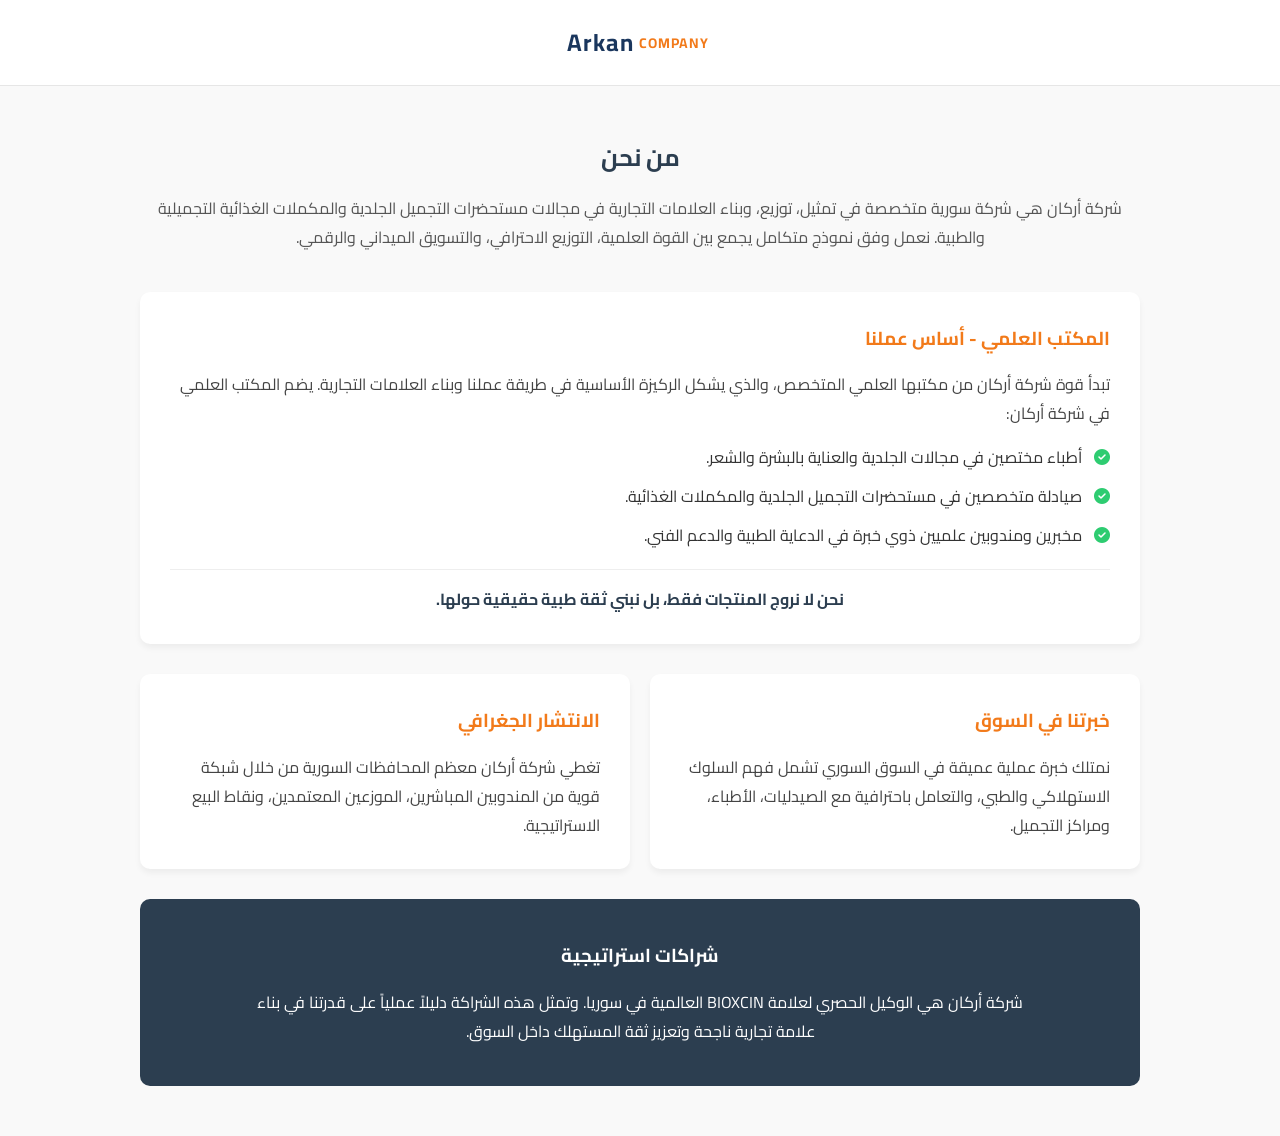
==== about.html @ e6979410 "about" ====
<!DOCTYPE html>
<html lang="ar" dir="rtl">
<head>
    <meta charset="UTF-8">
    <meta name="viewport" content="width=device-width, initial-scale=1.0">
    <title>من نحن | شركة أركان</title>
    <link rel="stylesheet" href="https://fonts.googleapis.com/css2?family=Cairo:wght@400;600;700&display=swap">
    <link rel="stylesheet" href="https://cdnjs.cloudflare.com/ajax/libs/font-awesome/6.4.0/css/all.min.css">
    <link rel="stylesheet" href="style.css">
</head>
<body>

    <header class="main-header" style="text-align: center; padding: 20px 0;">
        <a href="index.html" style="text-decoration: none; display: inline-block;">
            <div class="logo" style="direction: ltr; display: flex; justify-content: center; align-items: center;">Arkan<span style="margin-left: 5px;">COMPANY</span></div>
        </a>
    </header>

    <section class="about-section" style="padding: 50px 20px; background-color: #f9f9f9; line-height: 1.8;">
        <div class="container" style="max-width: 1000px; margin: 0 auto;">
            
            <div style="text-align: center; margin-bottom: 40px;">
                <h2 style="color: #2c3e50; margin-bottom: 15px;">من نحن</h2>
                <p style="font-size: 16px; color: #555;">
                    شركة أركان هي شركة سورية متخصصة في تمثيل، توزيع، وبناء العلامات التجارية في مجالات مستحضرات التجميل الجلدية والمكملات الغذائية التجميلية والطبية. نعمل وفق نموذج متكامل يجمع بين القوة العلمية، التوزيع الاحترافي، والتسويق الميداني والرقمي.
                </p>
            </div>

            <div style="background: #fff; padding: 30px; border-radius: 10px; box-shadow: 0 4px 6px rgba(0,0,0,0.05); margin-bottom: 30px;">
                <h3 style="color: var(--primary-color, #e67e22); margin-bottom: 15px;">المكتب العلمي - أساس عملنا</h3>
                <p style="color: #444; margin-bottom: 15px;">
                    تبدأ قوة شركة أركان من مكتبها العلمي المتخصص، والذي يشكل الركيزة الأساسية في طريقة عملنا وبناء العلامات التجارية. يضم المكتب العلمي في شركة أركان:
                </p>
                <ul style="list-style-type: none; padding-right: 0;">
                    <li style="margin-bottom: 10px;"><i class="fas fa-check-circle" style="color: #2ecc71; margin-left: 8px;"></i> أطباء مختصين في مجالات الجلدية والعناية بالبشرة والشعر.</li>
                    <li style="margin-bottom: 10px;"><i class="fas fa-check-circle" style="color: #2ecc71; margin-left: 8px;"></i> صيادلة متخصصين في مستحضرات التجميل الجلدية والمكملات الغذائية.</li>
                    <li style="margin-bottom: 10px;"><i class="fas fa-check-circle" style="color: #2ecc71; margin-left: 8px;"></i> مخبرين ومندوبين علميين ذوي خبرة في الدعاية الطبية والدعم الفني.</li>
                </ul>
                <p style="font-weight: bold; color: #2c3e50; margin-top: 20px; text-align: center; border-top: 1px solid #eee; padding-top: 15px;">
                    نحن لا نروج المنتجات فقط، بل نبني ثقة طبية حقيقية حولها.
                </p>
            </div>

            <div style="display: flex; flex-wrap: wrap; gap: 20px; margin-bottom: 30px;">
                <div style="flex: 1; min-width: 300px; background: #fff; padding: 30px; border-radius: 10px; box-shadow: 0 4px 6px rgba(0,0,0,0.05);">
                    <h3 style="color: var(--primary-color, #e67e22); margin-bottom: 15px;">خبرتنا في السوق</h3>
                    <p style="color: #444;">
                        نمتلك خبرة عملية عميقة في السوق السوري تشمل فهم السلوك الاستهلاكي والطبي، والتعامل باحترافية مع الصيدليات، الأطباء، ومراكز التجميل.
                    </p>
                </div>
                
                <div style="flex: 1; min-width: 300px; background: #fff; padding: 30px; border-radius: 10px; box-shadow: 0 4px 6px rgba(0,0,0,0.05);">
                    <h3 style="color: var(--primary-color, #e67e22); margin-bottom: 15px;">الانتشار الجغرافي</h3>
                    <p style="color: #444;">
                        تغطي شركة أركان معظم المحافظات السورية من خلال شبكة قوية من المندوبين المباشرين، الموزعين المعتمدين، ونقاط البيع الاستراتيجية.
                    </p>
                </div>
            </div>

            <div style="text-align: center; background: #2c3e50; color: #fff; padding: 40px 20px; border-radius: 10px;">
                <h3 style="margin-bottom: 15px;">شراكات استراتيجية</h3>
                <p style="font-size: 16px; max-width: 800px; margin: 0 auto;">
                    شركة أركان هي الوكيل الحصري لعلامة BIOXCIN العالمية في سوريا. وتمثل هذه الشراكة دليلاً عملياً على قدرتنا في بناء علامة تجارية ناجحة وتعزيز ثقة المستهلك داخل السوق.
                </p>
            </div>

        </div>
    </section>

</body>
</html>
---- style.css ----
:root {
    --primary-color: #f27a1a; 
    --secondary-color: #1a365d;
    --text-color: #333;
    --bg-color: #f4f5f7;
    --border-color: #e6e6e6;
}

* {
    box-sizing: border-box;
    font-family: 'Cairo', sans-serif;
    margin: 0;
    padding: 0;
}

body, html {
    overflow-x: clip;
    width: 100%;
    background-color: var(--bg-color);
    color: var(--text-color);
}

/* =========================================
   الغلاف الثابت (الهيدر + الأقسام)
   ========================================= */
.sticky-wrapper {
    position: sticky;
    top: 0;
    z-index: 1000;
    background-color: white;
    box-shadow: 0 4px 10px rgba(0,0,0,0.08);
    width: 100%; 
}

/* الهيدر */
.main-header {
    background: white;
    border-bottom: 1px solid var(--border-color);
}

.header-container {
    max-width: 98%; 
    margin: 0 auto;
    display: flex;
    justify-content: space-between;
    align-items: center;
    padding: 15px 20px;
    width: 100%; 
}

.logo {
    font-size: 24px;
    font-weight: 700;
    color: var(--secondary-color);
    letter-spacing: 1px;
}
.logo span { color: var(--primary-color); font-size: 14px; margin-right: 5px;}

.search-bar {
    flex: 1;
    max-width: 100%; 
    margin: 0 20px;
    display: flex;
    position: relative;
    width: 100%; 
}

/* =========================================
   تنسيقات الشعار والروابط الجديدة
   ========================================= */
.brand-group {
    display: flex;
    align-items: center;
    gap: 30px; 
}

.header-links {
    display: flex;
    gap: 20px;
}

.header-links a {
    text-decoration: none;
    color: var(--secondary-color);
    font-size: 14px;
    font-weight: 700;
    display: flex;
    align-items: center;
    gap: 6px; 
    transition: color 0.2s ease;
}

.header-links a i {
    font-size: 16px;
    color: var(--primary-color);
}

.header-links a:hover {
    color: var(--primary-color);
}

@media (max-width: 600px) {
    .brand-group {
        gap: 15px;
    }
    .header-links {
        display: none; 
    }
}

.search-bar input {
    width: 100%;
    padding: 10px 15px;
    border: 2px solid var(--border-color);
    border-radius: 6px;
    outline: none;
    font-size: 14px;
    transition: border 0.2s;
}

.search-bar input:focus { border-color: var(--primary-color); }

.search-bar button {
    position: absolute;
    left: 2px;
    top: 2px;
    bottom: 2px;
    background: transparent;
    border: none;
    color: var(--primary-color);
    padding: 0 15px;
    cursor: pointer;
    font-size: 16px;
}

.cart-icon-wrapper {
    display: flex;
    align-items: center;
    gap: 8px;
    cursor: pointer;
    position: relative;
    padding: 8px 15px;
    border-radius: 6px;
    border: 1px solid var(--border-color);
}

.cart-icon-wrapper i { font-size: 20px; color: #555; }
.cart-icon-wrapper:hover i { color: var(--primary-color); }

#cart-count {
    background: var(--primary-color);
    color: white;
    font-size: 11px;
    font-weight: bold;
    padding: 2px 6px;
    border-radius: 50%;
    position: absolute;
    top: -5px;
    right: -5px;
}

/* شريط الأقسام */
.categories-nav {
    display: flex !important;
    flex-wrap: nowrap !important; 
    overflow-x: auto !important;  
    -webkit-overflow-scrolling: touch !important; 
    white-space: nowrap !important; 
    padding: 10px 20px !important;
    width: 100% !important;
    background: white;
    border-bottom: 1px solid var(--border-color);
}

.cat-btn {
    background: none;
    border: none;
    padding: 8px 20px;
    font-size: 14px;
    font-weight: 600;
    cursor: pointer;
    border-radius: 20px;
    color: #666;
    white-space: nowrap;
    margin-left: 10px;
}

.cat-btn.active, .cat-btn:hover {
    background-color: #fff1e6;
    color: var(--primary-color);
}

/* شبكة عرض المنتجات */
.shop-container {
    max-width: 98%; 
    margin: 30px auto;
    padding: 0 20px;
}

.products-grid {
    display: grid;
    grid-template-columns: repeat(auto-fill, minmax(230px, 1fr));
    gap: 20px;
}

/* كرت المنتج */
.product-card {
    background: white;
    border-radius: 8px;
    border: 1px solid var(--border-color);
    overflow: hidden;
    display: flex;
    flex-direction: column;
    position: relative;
    transition: transform 0.2s, box-shadow 0.2s;
}

.product-card:hover {
    transform: translateY(-5px);
    box-shadow: 0 10px 20px rgba(0,0,0,0.05);
}

.image-container {
    width: 100%;
    aspect-ratio: 2 / 2.5; 
    background: #fdfdfd;
    display: flex;
    align-items: center;
    justify-content: center;
    padding: 5px; 
}

.image-container img {
    width: 100%; 
    height: 100%; 
    object-fit: contain; 
}

.product-info {
    padding: 15px;
    display: flex;
    flex-direction: column;
    flex-grow: 1;
}

.brand-tag {
    font-size: 11px;
    text-transform: uppercase;
    font-weight: 700;
    color: var(--primary-color);
    margin-bottom: 5px;
}

.product-title {
    font-size: 14px;
    font-weight: 600;
    color: #444;
    line-height: 1.4;
    height: 40px;
    overflow: hidden;
    margin-bottom: 10px;
}

.product-description {
    font-size: 12px;
    color: #777;
    line-height: 1.5;
    margin-bottom: 2px;
    display: -webkit-box;
    -webkit-line-clamp: 2;
    -webkit-box-orient: vertical;
    overflow: hidden;
    text-overflow: ellipsis;
}

.read-more-link {
    display: inline-block;
    color: var(--primary-color);
    font-size: 12px;
    font-weight: bold;
    text-decoration: none;
    margin-bottom: 15px;
}

.read-more-link:hover {
    text-decoration: underline;
}

.price-row {
    margin-top: auto;
    margin-bottom: 15px;
}

.product-price {
    font-size: 18px;
    font-weight: 700;
    color: #111;
}

.btn-add-to-cart {
    width: 100%;
    background-color: var(--secondary-color);
    color: white;
    border: none;
    padding: 10px;
    border-radius: 6px;
    font-size: 13px;
    font-weight: bold;
    cursor: pointer;
    transition: background 0.2s;
}

.btn-add-to-cart:hover { background-color: var(--primary-color); }

/* سلة المشتريات الجانبية */
.cart-sidebar {
    position: fixed;
    top: 0;
    bottom: 0;
    left: -350px; 
    width: 350px;
    background: white;
    box-shadow: 5px 0 25px rgba(0,0,0,0.15);
    z-index: 1000;
    display: flex;
    flex-direction: column;
    transition: left 0.3s ease;
}

.cart-sidebar.open { left: 0; }

.cart-header {
    padding: 20px;
    border-bottom: 1px solid var(--border-color);
    display: flex;
    justify-content: space-between;
    align-items: center;
}

.close-cart { cursor: pointer; font-size: 18px; color: #888; }
.close-cart:hover { color: red; }

.cart-items { flex-grow: 1; padding: 20px; overflow-y: auto; }

.cart-item {
    display: flex;
    gap: 12px;
    padding-bottom: 15px;
    margin-bottom: 15px;
    border-bottom: 1px solid #f0f0f0;
    align-items: center;
}

.cart-item-info { flex-grow: 1; }
.cart-item-title { font-size: 13px; font-weight: 600; }
.cart-item-price { font-size: 13px; color: var(--primary-color); font-weight: bold; margin-top: 3px; }

.qty-controls { display: flex; align-items: center; gap: 8px; margin-top: 5px; }
.qty-controls button { background: #eee; border: none; width: 22px; height: 22px; border-radius: 4px; cursor: pointer; }
.qty-controls span { font-size: 12px; font-weight: bold; }

.cart-footer { padding: 20px; border-top: 1px solid var(--border-color); background: #fafafa; }
.total-price-row { display: flex; justify-content: space-between; font-weight: bold; font-size: 16px; margin-bottom: 15px; }
#cart-total-price { color: var(--primary-color); }

.customer-info input {
    width: 100%;
    padding: 8px 12px;
    border: 1px solid var(--border-color);
    border-radius: 4px;
    margin-bottom: 10px;
    font-size: 12px;
    outline: none;
}
.customer-info input:focus { border-color: var(--primary-color); }

.btn-checkout {
    width: 100%;
    background: #25D366; 
    color: white;
    border: none;
    padding: 12px;
    border-radius: 6px;
    font-size: 14px;
    font-weight: bold;
    cursor: pointer;
    display: flex;
    justify-content: center;
    align-items: center;
    gap: 10px;
}
.btn-checkout:hover { background: #20ba5a; }
.empty-cart-msg { text-align: center; color: #aaa; font-size: 14px; margin-top: 40px; }

/* =========================================
   تنسيقات نافذة التأكيد (Confirm Modal)
   ========================================= */
.modal-overlay {
    position: fixed;
    top: 0; left: 0; width: 100%; height: 100%;
    background: rgba(26, 54, 93, 0.6); 
    backdrop-filter: blur(3px); 
    display: flex;
    justify-content: center;
    align-items: center;
    z-index: 9999;
    opacity: 0;
    visibility: hidden;
    transition: all 0.3s ease;
}

.modal-overlay.active {
    opacity: 1;
    visibility: visible;
}

.modal-box {
    background: white;
    padding: 30px 25px;
    border-radius: 12px;
    width: 90%;
    max-width: 350px;
    text-align: center;
    box-shadow: 0 15px 30px rgba(0,0,0,0.2);
    transform: translateY(20px) scale(0.95);
    transition: all 0.3s ease;
}

.modal-overlay.active .modal-box {
    transform: translateY(0) scale(1);
}

.modal-icon i {
    font-size: 40px;
    color: var(--primary-color);
    margin-bottom: 15px;
}

.modal-box h3 {
    color: var(--secondary-color);
    margin-bottom: 10px;
    font-size: 20px;
}

.modal-box p {
    color: #555;
    font-size: 15px;
    line-height: 1.6;
    margin-bottom: 20px;
}

.modal-actions {
    display: flex;
    gap: 10px;
}

.btn-confirm, .btn-cancel {
    flex: 1;
    padding: 12px;
    border: none;
    border-radius: 6px;
    font-weight: bold;
    cursor: pointer;
    font-family: 'Cairo', sans-serif;
    transition: background 0.2s;
}

.btn-confirm { background: #25D366; color: white; }
.btn-confirm:hover { background: #20ba5a; }

.btn-cancel { background: #eee; color: #333; }
.btn-cancel:hover { background: #ddd; }


/* =========================================
   تنسيقات الإشعار السريع (Toast Notification)
   ========================================= */
#toast-container {
    position: fixed;
    bottom: 20px;
    left: 20px;
    z-index: 10000;
    display: flex;
    flex-direction: column;
    gap: 10px;
}

.toast-message {
    background: white;
    color: #333;
    padding: 15px 20px;
    border-radius: 8px;
    box-shadow: 0 4px 15px rgba(0,0,0,0.15);
    border-right: 5px solid #25D366; 
    display: flex;
    align-items: center;
    gap: 12px;
    font-weight: 600;
    font-size: 14px;
    animation: slideIn 0.4s ease forwards;
}

.toast-message i { color: #25D366; font-size: 20px; }

@keyframes slideIn {
    from { transform: translateX(-100%); opacity: 0; }
    to { transform: translateX(0); opacity: 1; }
}

@keyframes slideOut {
    from { transform: translateX(0); opacity: 1; }
    to { transform: translateX(-100%); opacity: 0; }
}

.toast-message.fade-out {
    animation: slideOut 0.4s ease forwards;
}

/* =========================================
   للهواتف المحمولة
   ========================================= */
@media (max-width: 480px) {
    .search-bar { display: none; } 
    .cart-sidebar { width: 100%; left: -100%; }
    .cart-sidebar.open { left: 0; }
}

@media (max-width: 768px) {
    html, body {
        width: 100% !important;
        overflow-x: clip !important; 
        margin: 0 !important;
        padding: 0 !important;
    }

    header, .navbar,
     .header-container, .logo {
        max-width: 100% !important;
        width: 100% !important;
        box-sizing: border-box !important;
    }

    #products-grid {
        display: grid !important;
        grid-template-columns: repeat(auto-fit, minmax(150px, 1fr)) !important;
        gap: 10px !important;
        padding: 10px !important;
        width: 100% !important;
        box-sizing: border-box !important;
    }

    .product-card {
        width: 100% !important;
        max-width: 100% !important;
        box-sizing: border-box !important;
    }
}

/* =========================================
   تنسيقات صفحات تسجيل الدخول وإنشاء الحساب
   ========================================= */
.auth-page-container {
    display: flex;
    justify-content: center;
    align-items: center;
    min-height: calc(100vh - 80px);
    padding: 40px 20px;
}

.auth-box {
    background: white;
    width: 100%;
    max-width: 450px;
    padding: 40px;
    border-radius: 12px;
    box-shadow: 0 10px 30px rgba(0,0,0,0.08);
    border: 1px solid var(--border-color);
}

.auth-header {
    text-align: center;
    margin-bottom: 30px;
}

.auth-header h2 {
    color: var(--secondary-color);
    font-size: 26px;
    margin-bottom: 10px;
}

.auth-header p {
    color: #777;
    font-size: 14px;
}

.auth-form {
    display: flex;
    flex-direction: column;
    gap: 20px;
}

.input-group label {
    display: block;
    margin-bottom: 8px;
    font-weight: 600;
    font-size: 14px;
    color: #444;
}

.input-with-icon {
    position: relative;
    display: flex;
    align-items: center;
}

.input-with-icon i {
    position: absolute;
    right: 15px;
    color: #aaa;
    font-size: 16px;
}

.input-with-icon input {
    width: 100%;
    padding: 12px 40px 12px 15px; /* 👈 هنا التعديل: مساحة 40 بيكسل من اليمين للأيقونة */
    border: 1px solid #ddd;
    border-radius: 8px;
    font-size: 14px;
    outline: none;
    transition: all 0.3s ease;
    background: #fafafa;
}

.input-with-icon input:focus {
    border-color: var(--primary-color);
    background: white;
    box-shadow: 0 0 0 3px rgba(242, 122, 26, 0.1);
}

.input-with-icon input:focus + i {
    color: var(--primary-color);
}

.btn-auth {
    background-color: var(--primary-color);
    color: white;
    border: none;
    padding: 15px;
    border-radius: 8px;
    font-size: 16px;
    font-weight: bold;
    cursor: pointer;
    transition: background 0.3s ease;
    margin-top: 10px;
}

.btn-auth:hover {
    background-color: #e06912;
}

.auth-footer {
    text-align: center;
    margin-top: 25px;
    font-size: 14px;
    color: #666;
}

.auth-footer a {
    color: var(--secondary-color);
    font-weight: bold;
    text-decoration: none;
}

.auth-footer a:hover {
    color: var(--primary-color);
    text-decoration: underline;
}
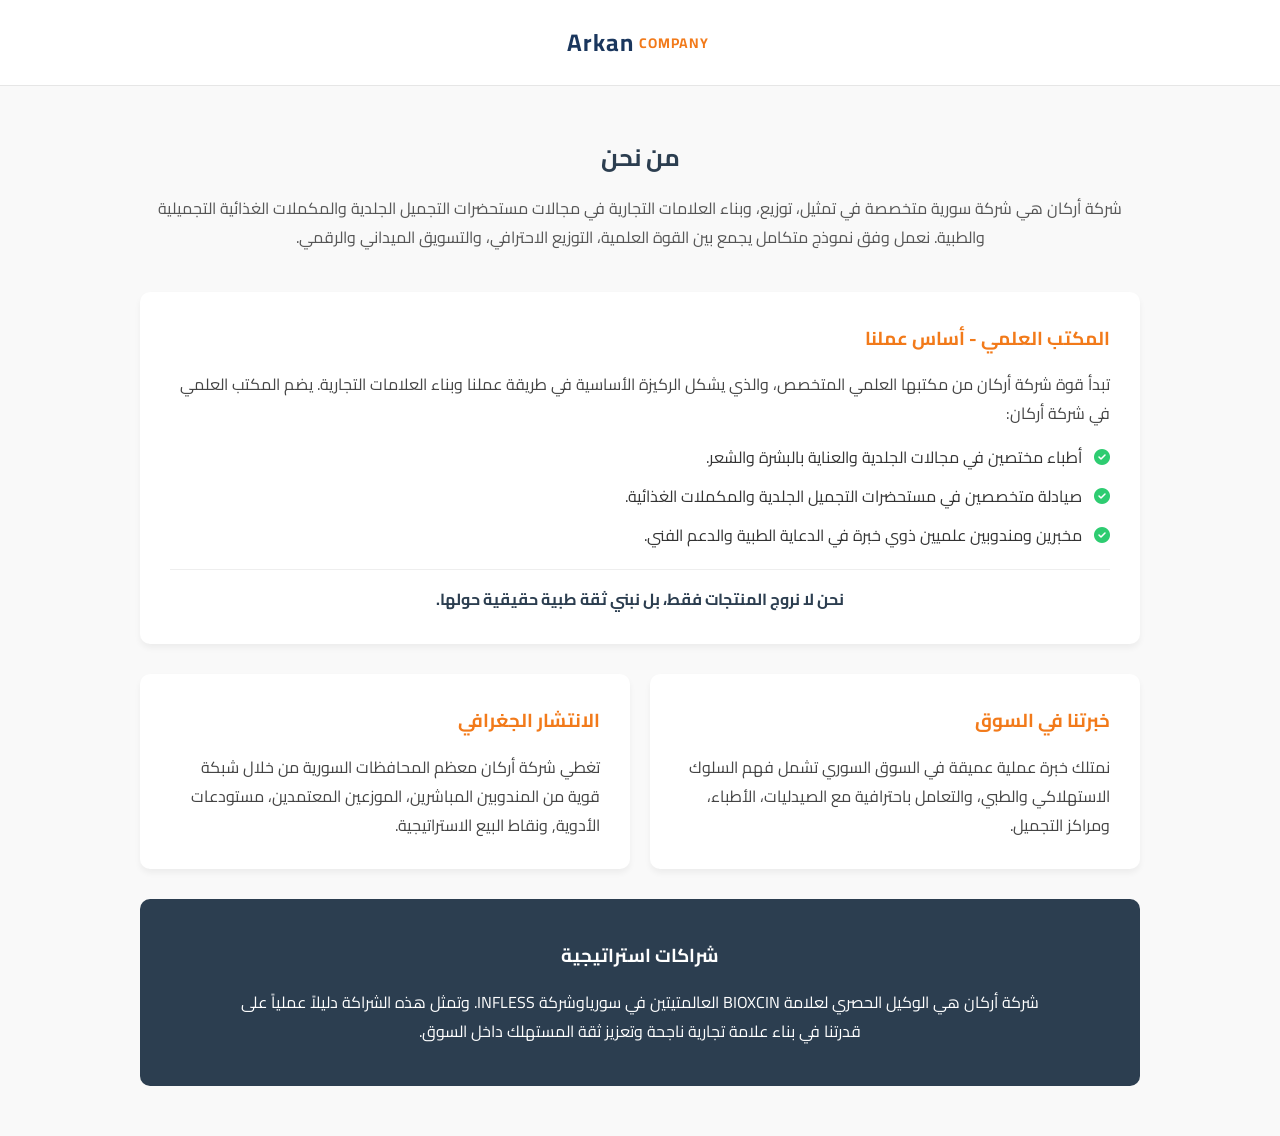
==== commit 32e4c26c: "انهاء حول" ====
--- a/about.html
+++ b/about.html
@@ -52,7 +52,7 @@
                 <div style="flex: 1; min-width: 300px; background: #fff; padding: 30px; border-radius: 10px; box-shadow: 0 4px 6px rgba(0,0,0,0.05);">
                     <h3 style="color: var(--primary-color, #e67e22); margin-bottom: 15px;">الانتشار الجغرافي</h3>
                     <p style="color: #444;">
-                        تغطي شركة أركان معظم المحافظات السورية من خلال شبكة قوية من المندوبين المباشرين، الموزعين المعتمدين، ونقاط البيع الاستراتيجية.
+                        تغطي شركة أركان معظم المحافظات السورية من خلال شبكة قوية من المندوبين المباشرين، الموزعين المعتمدين، مستودعات الأدوية, ونقاط البيع الاستراتيجية.
                     </p>
                 </div>
             </div>
@@ -60,7 +60,7 @@
             <div style="text-align: center; background: #2c3e50; color: #fff; padding: 40px 20px; border-radius: 10px;">
                 <h3 style="margin-bottom: 15px;">شراكات استراتيجية</h3>
                 <p style="font-size: 16px; max-width: 800px; margin: 0 auto;">
-                    شركة أركان هي الوكيل الحصري لعلامة BIOXCIN العالمية في سوريا. وتمثل هذه الشراكة دليلاً عملياً على قدرتنا في بناء علامة تجارية ناجحة وتعزيز ثقة المستهلك داخل السوق.
+                    شركة أركان هي الوكيل الحصري لعلامة BIOXCIN العالمتيتين في سورياوشركة INFLESS. وتمثل هذه الشراكة دليلاً عملياً على قدرتنا في بناء علامة تجارية ناجحة وتعزيز ثقة المستهلك داخل السوق.
                 </p>
             </div>
 
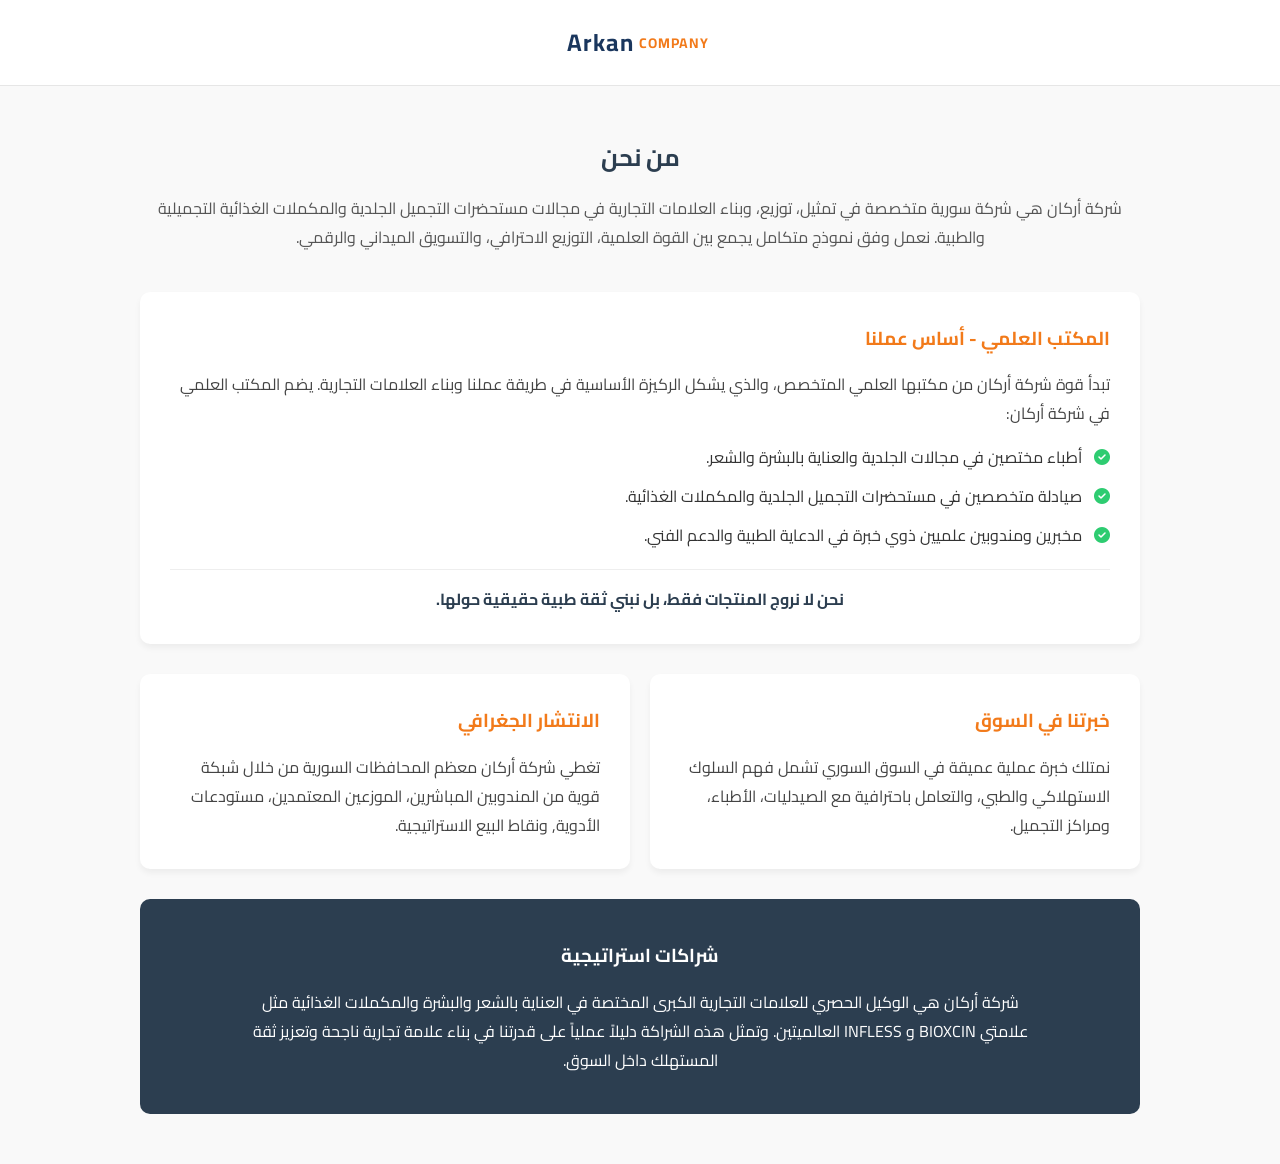
==== commit 5fd30dc1: "جديد" ====
--- a/about.html
+++ b/about.html
@@ -60,7 +60,7 @@
             <div style="text-align: center; background: #2c3e50; color: #fff; padding: 40px 20px; border-radius: 10px;">
                 <h3 style="margin-bottom: 15px;">شراكات استراتيجية</h3>
                 <p style="font-size: 16px; max-width: 800px; margin: 0 auto;">
-                    شركة أركان هي الوكيل الحصري لعلامة BIOXCIN العالمتيتين في سورياوشركة INFLESS. وتمثل هذه الشراكة دليلاً عملياً على قدرتنا في بناء علامة تجارية ناجحة وتعزيز ثقة المستهلك داخل السوق.
+                   شركة أركان هي الوكيل الحصري للعلامات التجارية الكبرى المختصة في العناية بالشعر والبشرة والمكملات الغذائية مثل علامتي  BIOXCIN و INFLESS العالميتين. وتمثل هذه الشراكة دليلاً عملياً على قدرتنا في بناء علامة تجارية ناجحة وتعزيز ثقة المستهلك داخل السوق.
                 </p>
             </div>
 
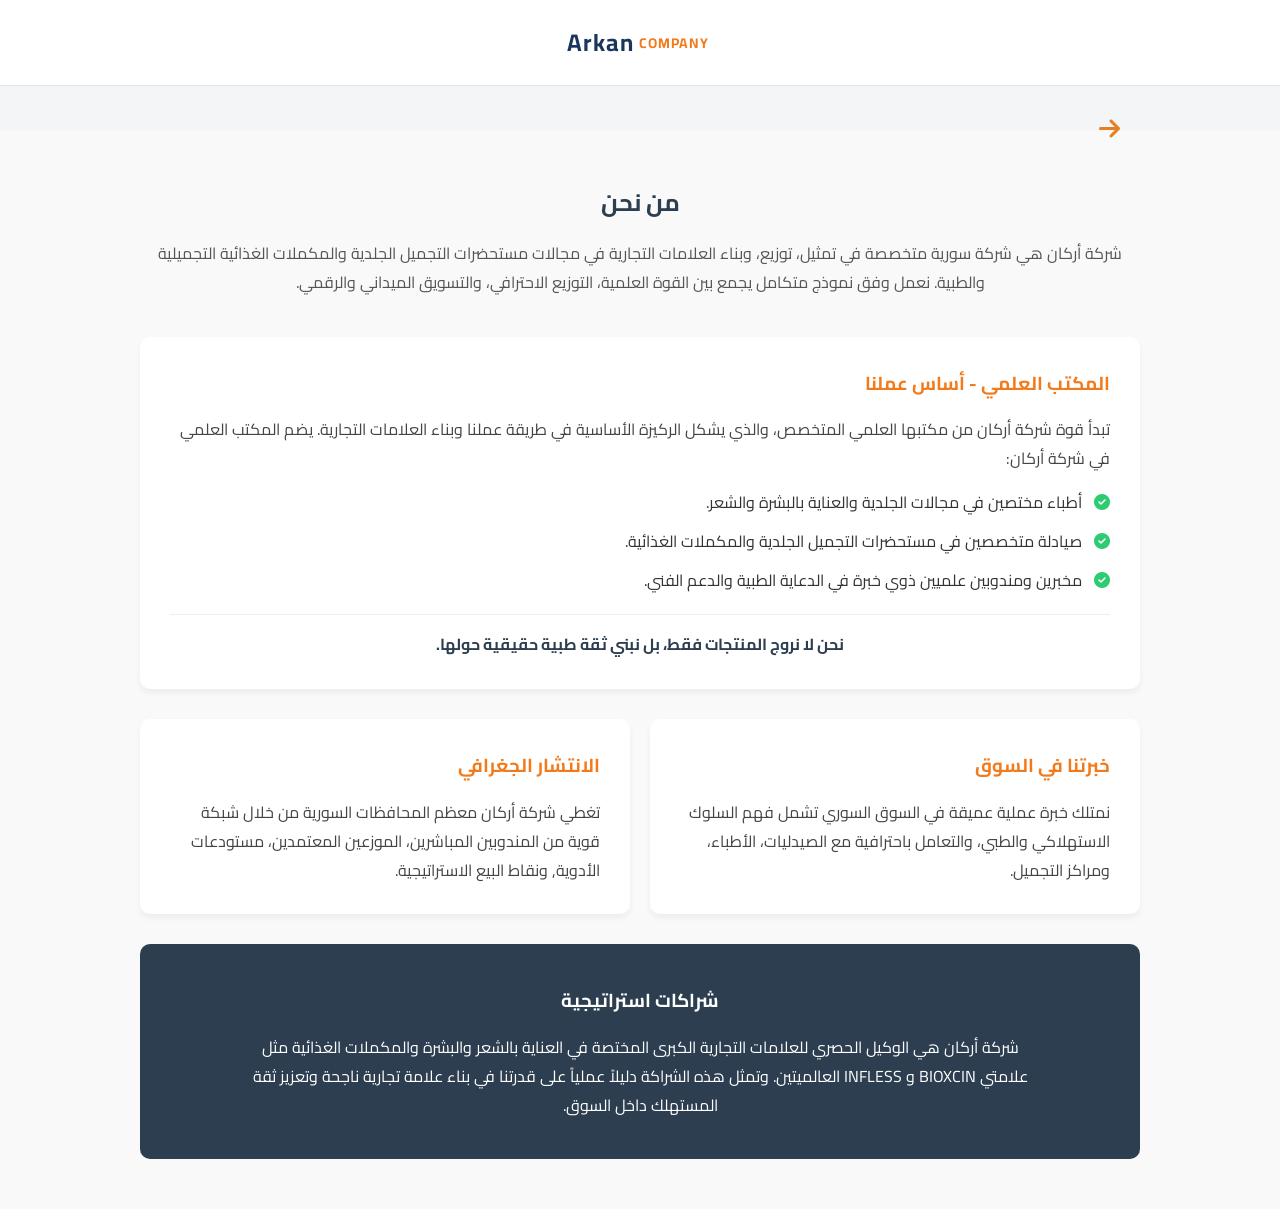
==== commit a977346b: "انهاء قسم حول" ====
--- a/about.html
+++ b/about.html
@@ -15,7 +15,11 @@
             <div class="logo" style="direction: ltr; display: flex; justify-content: center; align-items: center;">Arkan<span style="margin-left: 5px;">COMPANY</span></div>
         </a>
     </header>
-
+    <div style="max-width: 1000px; margin: 20px auto -20px auto; padding: 0 20px; text-align: right; position: relative; z-index: 10;">
+        <a href="index.html" style="color: #e67e22; font-size: 24px; text-decoration: none; transition: 0.3s;" title="العودة للرئيسية">
+            <i class="fas fa-arrow-right"></i>
+        </a>    
+    </div>
     <section class="about-section" style="padding: 50px 20px; background-color: #f9f9f9; line-height: 1.8;">
         <div class="container" style="max-width: 1000px; margin: 0 auto;">
             
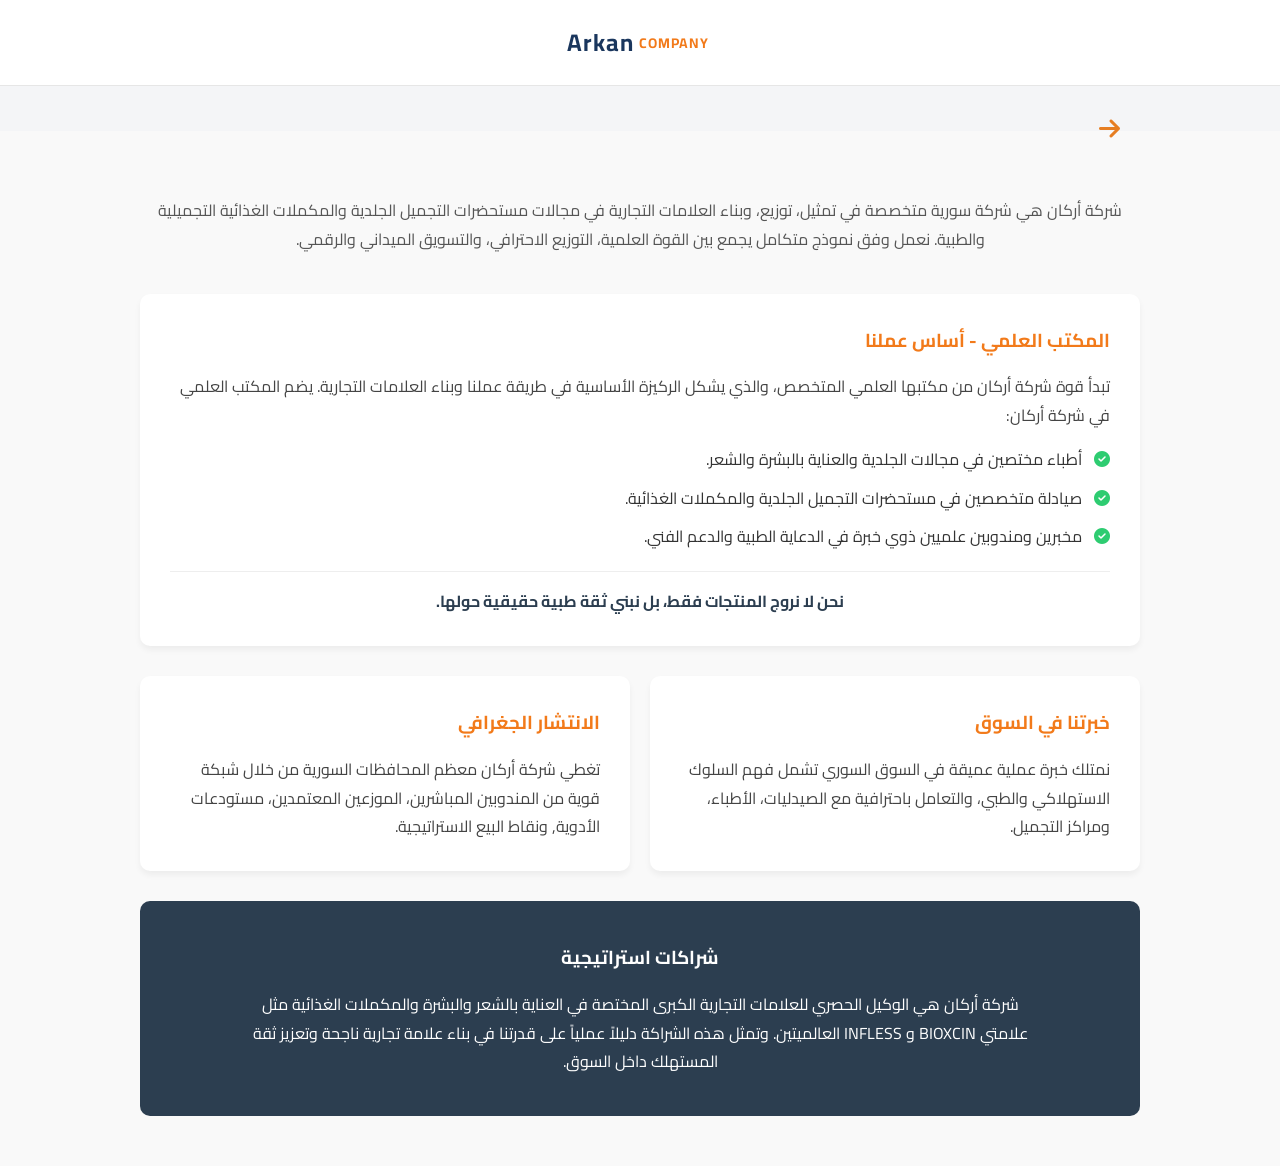
==== commit 05edb32a: "ا" ====
--- a/about.html
+++ b/about.html
@@ -24,7 +24,7 @@
         <div class="container" style="max-width: 1000px; margin: 0 auto;">
             
             <div style="text-align: center; margin-bottom: 40px;">
-                <h2 style="color: #2c3e50; margin-bottom: 15px;">من نحن</h2>
+                <h2 style="color: #2c3e50; margin-bottom: 15px;"></h2>
                 <p style="font-size: 16px; color: #555;">
                     شركة أركان هي شركة سورية متخصصة في تمثيل، توزيع، وبناء العلامات التجارية في مجالات مستحضرات التجميل الجلدية والمكملات الغذائية التجميلية والطبية. نعمل وفق نموذج متكامل يجمع بين القوة العلمية، التوزيع الاحترافي، والتسويق الميداني والرقمي.
                 </p>
--- a/style.css
+++ b/style.css
@@ -1,677 +1,772 @@
-:root {
-    --primary-color: #f27a1a; 
-    --secondary-color: #1a365d;
-    --text-color: #333;
-    --bg-color: #f4f5f7;
-    --border-color: #e6e6e6;
-}
-
-* {
-    box-sizing: border-box;
-    font-family: 'Cairo', sans-serif;
-    margin: 0;
-    padding: 0;
-}
-
-body, html {
-    overflow-x: clip;
-    width: 100%;
-    background-color: var(--bg-color);
-    color: var(--text-color);
-}
-
-/* =========================================
-   الغلاف الثابت (الهيدر + الأقسام)
-   ========================================= */
-.sticky-wrapper {
-    position: sticky;
-    top: 0;
-    z-index: 1000;
-    background-color: white;
-    box-shadow: 0 4px 10px rgba(0,0,0,0.08);
-    width: 100%; 
-}
-
-/* الهيدر */
-.main-header {
-    background: white;
-    border-bottom: 1px solid var(--border-color);
-}
-
-.header-container {
-    max-width: 98%; 
-    margin: 0 auto;
-    display: flex;
-    justify-content: space-between;
-    align-items: center;
-    padding: 15px 20px;
-    width: 100%; 
-}
-
-.logo {
-    font-size: 24px;
-    font-weight: 700;
-    color: var(--secondary-color);
-    letter-spacing: 1px;
-}
-.logo span { color: var(--primary-color); font-size: 14px; margin-right: 5px;}
-
-.search-bar {
-    flex: 1;
-    max-width: 100%; 
-    margin: 0 20px;
-    display: flex;
-    position: relative;
-    width: 100%; 
-}
-
-/* =========================================
-   تنسيقات الشعار والروابط الجديدة
-   ========================================= */
-.brand-group {
-    display: flex;
-    align-items: center;
-    gap: 30px; 
-}
-
-.header-links {
-    display: flex;
-    gap: 20px;
-}
-
-.header-links a {
-    text-decoration: none;
-    color: var(--secondary-color);
-    font-size: 14px;
-    font-weight: 700;
-    display: flex;
-    align-items: center;
-    gap: 6px; 
-    transition: color 0.2s ease;
-}
-
-.header-links a i {
-    font-size: 16px;
-    color: var(--primary-color);
-}
-
-.header-links a:hover {
-    color: var(--primary-color);
-}
-
-@media (max-width: 600px) {
-    .brand-group {
-        gap: 15px;
-    }
-    .header-links {
-        display: none; 
-    }
-}
-
-.search-bar input {
-    width: 100%;
-    padding: 10px 15px;
-    border: 2px solid var(--border-color);
-    border-radius: 6px;
-    outline: none;
-    font-size: 14px;
-    transition: border 0.2s;
-}
-
-.search-bar input:focus { border-color: var(--primary-color); }
-
-.search-bar button {
-    position: absolute;
-    left: 2px;
-    top: 2px;
-    bottom: 2px;
-    background: transparent;
-    border: none;
-    color: var(--primary-color);
-    padding: 0 15px;
-    cursor: pointer;
-    font-size: 16px;
-}
-
-.cart-icon-wrapper {
-    display: flex;
-    align-items: center;
-    gap: 8px;
-    cursor: pointer;
-    position: relative;
-    padding: 8px 15px;
-    border-radius: 6px;
-    border: 1px solid var(--border-color);
-}
-
-.cart-icon-wrapper i { font-size: 20px; color: #555; }
-.cart-icon-wrapper:hover i { color: var(--primary-color); }
-
-#cart-count {
-    background: var(--primary-color);
-    color: white;
-    font-size: 11px;
-    font-weight: bold;
-    padding: 2px 6px;
-    border-radius: 50%;
-    position: absolute;
-    top: -5px;
-    right: -5px;
-}
-
-/* شريط الأقسام */
-.categories-nav {
-    display: flex !important;
-    flex-wrap: nowrap !important; 
-    overflow-x: auto !important;  
-    -webkit-overflow-scrolling: touch !important; 
-    white-space: nowrap !important; 
-    padding: 10px 20px !important;
-    width: 100% !important;
-    background: white;
-    border-bottom: 1px solid var(--border-color);
-}
-
-.cat-btn {
-    background: none;
-    border: none;
-    padding: 8px 20px;
-    font-size: 14px;
-    font-weight: 600;
-    cursor: pointer;
-    border-radius: 20px;
-    color: #666;
-    white-space: nowrap;
-    margin-left: 10px;
-}
-
-.cat-btn.active, .cat-btn:hover {
-    background-color: #fff1e6;
-    color: var(--primary-color);
-}
-
-/* شبكة عرض المنتجات */
-.shop-container {
-    max-width: 98%; 
-    margin: 30px auto;
-    padding: 0 20px;
-}
-
-.products-grid {
-    display: grid;
-    grid-template-columns: repeat(auto-fill, minmax(230px, 1fr));
-    gap: 20px;
-}
-
-/* كرت المنتج */
-.product-card {
-    background: white;
-    border-radius: 8px;
-    border: 1px solid var(--border-color);
-    overflow: hidden;
-    display: flex;
-    flex-direction: column;
-    position: relative;
-    transition: transform 0.2s, box-shadow 0.2s;
-}
-
-.product-card:hover {
-    transform: translateY(-5px);
-    box-shadow: 0 10px 20px rgba(0,0,0,0.05);
-}
-
-.image-container {
-    width: 100%;
-    aspect-ratio: 2 / 2.5; 
-    background: #fdfdfd;
-    display: flex;
-    align-items: center;
-    justify-content: center;
-    padding: 5px; 
-}
-
-.image-container img {
-    width: 100%; 
-    height: 100%; 
-    object-fit: contain; 
-}
-
-.product-info {
-    padding: 15px;
-    display: flex;
-    flex-direction: column;
-    flex-grow: 1;
-}
-
-.brand-tag {
-    font-size: 11px;
-    text-transform: uppercase;
-    font-weight: 700;
-    color: var(--primary-color);
-    margin-bottom: 5px;
-}
-
-.product-title {
-    font-size: 14px;
-    font-weight: 600;
-    color: #444;
-    line-height: 1.4;
-    height: 40px;
-    overflow: hidden;
-    margin-bottom: 10px;
-}
-
-.product-description {
-    font-size: 12px;
-    color: #777;
-    line-height: 1.5;
-    margin-bottom: 2px;
-    display: -webkit-box;
-    -webkit-line-clamp: 2;
-    -webkit-box-orient: vertical;
-    overflow: hidden;
-    text-overflow: ellipsis;
-}
-
-.read-more-link {
-    display: inline-block;
-    color: var(--primary-color);
-    font-size: 12px;
-    font-weight: bold;
-    text-decoration: none;
-    margin-bottom: 15px;
-}
-
-.read-more-link:hover {
-    text-decoration: underline;
-}
-
-.price-row {
-    margin-top: auto;
-    margin-bottom: 15px;
-}
-
-.product-price {
-    font-size: 18px;
-    font-weight: 700;
-    color: #111;
-}
-
-.btn-add-to-cart {
-    width: 100%;
-    background-color: var(--secondary-color);
-    color: white;
-    border: none;
-    padding: 10px;
-    border-radius: 6px;
-    font-size: 13px;
-    font-weight: bold;
-    cursor: pointer;
-    transition: background 0.2s;
-}
-
-.btn-add-to-cart:hover { background-color: var(--primary-color); }
-
-/* سلة المشتريات الجانبية */
-.cart-sidebar {
-    position: fixed;
-    top: 0;
-    bottom: 0;
-    left: -350px; 
-    width: 350px;
-    background: white;
-    box-shadow: 5px 0 25px rgba(0,0,0,0.15);
-    z-index: 1000;
-    display: flex;
-    flex-direction: column;
-    transition: left 0.3s ease;
-}
-
-.cart-sidebar.open { left: 0; }
-
-.cart-header {
-    padding: 20px;
-    border-bottom: 1px solid var(--border-color);
-    display: flex;
-    justify-content: space-between;
-    align-items: center;
-}
-
-.close-cart { cursor: pointer; font-size: 18px; color: #888; }
-.close-cart:hover { color: red; }
-
-.cart-items { flex-grow: 1; padding: 20px; overflow-y: auto; }
-
-.cart-item {
-    display: flex;
-    gap: 12px;
-    padding-bottom: 15px;
-    margin-bottom: 15px;
-    border-bottom: 1px solid #f0f0f0;
-    align-items: center;
-}
-
-.cart-item-info { flex-grow: 1; }
-.cart-item-title { font-size: 13px; font-weight: 600; }
-.cart-item-price { font-size: 13px; color: var(--primary-color); font-weight: bold; margin-top: 3px; }
-
-.qty-controls { display: flex; align-items: center; gap: 8px; margin-top: 5px; }
-.qty-controls button { background: #eee; border: none; width: 22px; height: 22px; border-radius: 4px; cursor: pointer; }
-.qty-controls span { font-size: 12px; font-weight: bold; }
-
-.cart-footer { padding: 20px; border-top: 1px solid var(--border-color); background: #fafafa; }
-.total-price-row { display: flex; justify-content: space-between; font-weight: bold; font-size: 16px; margin-bottom: 15px; }
-#cart-total-price { color: var(--primary-color); }
-
-.customer-info input {
-    width: 100%;
-    padding: 8px 12px;
-    border: 1px solid var(--border-color);
-    border-radius: 4px;
-    margin-bottom: 10px;
-    font-size: 12px;
-    outline: none;
-}
-.customer-info input:focus { border-color: var(--primary-color); }
-
-.btn-checkout {
-    width: 100%;
-    background: #25D366; 
-    color: white;
-    border: none;
-    padding: 12px;
-    border-radius: 6px;
-    font-size: 14px;
-    font-weight: bold;
-    cursor: pointer;
-    display: flex;
-    justify-content: center;
-    align-items: center;
-    gap: 10px;
-}
-.btn-checkout:hover { background: #20ba5a; }
-.empty-cart-msg { text-align: center; color: #aaa; font-size: 14px; margin-top: 40px; }
-
-/* =========================================
-   تنسيقات نافذة التأكيد (Confirm Modal)
-   ========================================= */
-.modal-overlay {
-    position: fixed;
-    top: 0; left: 0; width: 100%; height: 100%;
-    background: rgba(26, 54, 93, 0.6); 
-    backdrop-filter: blur(3px); 
-    display: flex;
-    justify-content: center;
-    align-items: center;
-    z-index: 9999;
-    opacity: 0;
-    visibility: hidden;
-    transition: all 0.3s ease;
-}
-
-.modal-overlay.active {
-    opacity: 1;
-    visibility: visible;
-}
-
-.modal-box {
-    background: white;
-    padding: 30px 25px;
-    border-radius: 12px;
-    width: 90%;
-    max-width: 350px;
-    text-align: center;
-    box-shadow: 0 15px 30px rgba(0,0,0,0.2);
-    transform: translateY(20px) scale(0.95);
-    transition: all 0.3s ease;
-}
-
-.modal-overlay.active .modal-box {
-    transform: translateY(0) scale(1);
-}
-
-.modal-icon i {
-    font-size: 40px;
-    color: var(--primary-color);
-    margin-bottom: 15px;
-}
-
-.modal-box h3 {
-    color: var(--secondary-color);
-    margin-bottom: 10px;
-    font-size: 20px;
-}
-
-.modal-box p {
-    color: #555;
-    font-size: 15px;
-    line-height: 1.6;
-    margin-bottom: 20px;
-}
-
-.modal-actions {
-    display: flex;
-    gap: 10px;
-}
-
-.btn-confirm, .btn-cancel {
-    flex: 1;
-    padding: 12px;
-    border: none;
-    border-radius: 6px;
-    font-weight: bold;
-    cursor: pointer;
-    font-family: 'Cairo', sans-serif;
-    transition: background 0.2s;
-}
-
-.btn-confirm { background: #25D366; color: white; }
-.btn-confirm:hover { background: #20ba5a; }
-
-.btn-cancel { background: #eee; color: #333; }
-.btn-cancel:hover { background: #ddd; }
-
-
-/* =========================================
-   تنسيقات الإشعار السريع (Toast Notification)
-   ========================================= */
-#toast-container {
-    position: fixed;
-    bottom: 20px;
-    left: 20px;
-    z-index: 10000;
-    display: flex;
-    flex-direction: column;
-    gap: 10px;
-}
-
-.toast-message {
-    background: white;
-    color: #333;
-    padding: 15px 20px;
-    border-radius: 8px;
-    box-shadow: 0 4px 15px rgba(0,0,0,0.15);
-    border-right: 5px solid #25D366; 
-    display: flex;
-    align-items: center;
-    gap: 12px;
-    font-weight: 600;
-    font-size: 14px;
-    animation: slideIn 0.4s ease forwards;
-}
-
-.toast-message i { color: #25D366; font-size: 20px; }
-
-@keyframes slideIn {
-    from { transform: translateX(-100%); opacity: 0; }
-    to { transform: translateX(0); opacity: 1; }
-}
-
-@keyframes slideOut {
-    from { transform: translateX(0); opacity: 1; }
-    to { transform: translateX(-100%); opacity: 0; }
-}
-
-.toast-message.fade-out {
-    animation: slideOut 0.4s ease forwards;
-}
-
-/* =========================================
-   للهواتف المحمولة
-   ========================================= */
-@media (max-width: 480px) {
-    .search-bar { display: none; } 
-    .cart-sidebar { width: 100%; left: -100%; }
-    .cart-sidebar.open { left: 0; }
-}
-
-@media (max-width: 768px) {
-    html, body {
-        width: 100% !important;
-        overflow-x: clip !important; 
-        margin: 0 !important;
-        padding: 0 !important;
-    }
-
-    header, .navbar,
-     .header-container, .logo {
-        max-width: 100% !important;
-        width: 100% !important;
-        box-sizing: border-box !important;
-    }
-
-    #products-grid {
-        display: grid !important;
-        grid-template-columns: repeat(auto-fit, minmax(150px, 1fr)) !important;
-        gap: 10px !important;
-        padding: 10px !important;
-        width: 100% !important;
-        box-sizing: border-box !important;
-    }
-
-    .product-card {
-        width: 100% !important;
-        max-width: 100% !important;
-        box-sizing: border-box !important;
-    }
-}
-
-/* =========================================
-   تنسيقات صفحات تسجيل الدخول وإنشاء الحساب
-   ========================================= */
-.auth-page-container {
-    display: flex;
-    justify-content: center;
-    align-items: center;
-    min-height: calc(100vh - 80px);
-    padding: 40px 20px;
-}
-
-.auth-box {
-    background: white;
-    width: 100%;
-    max-width: 450px;
-    padding: 40px;
-    border-radius: 12px;
-    box-shadow: 0 10px 30px rgba(0,0,0,0.08);
-    border: 1px solid var(--border-color);
-}
-
-.auth-header {
-    text-align: center;
-    margin-bottom: 30px;
-}
-
-.auth-header h2 {
-    color: var(--secondary-color);
-    font-size: 26px;
-    margin-bottom: 10px;
-}
-
-.auth-header p {
-    color: #777;
-    font-size: 14px;
-}
-
-.auth-form {
-    display: flex;
-    flex-direction: column;
-    gap: 20px;
-}
-
-.input-group label {
-    display: block;
-    margin-bottom: 8px;
-    font-weight: 600;
-    font-size: 14px;
-    color: #444;
-}
-
-.input-with-icon {
-    position: relative;
-    display: flex;
-    align-items: center;
-}
-
-.input-with-icon i {
-    position: absolute;
-    right: 15px;
-    color: #aaa;
-    font-size: 16px;
-}
-
-.input-with-icon input {
-    width: 100%;
-    padding: 12px 40px 12px 15px; /* 👈 هنا التعديل: مساحة 40 بيكسل من اليمين للأيقونة */
-    border: 1px solid #ddd;
-    border-radius: 8px;
-    font-size: 14px;
-    outline: none;
-    transition: all 0.3s ease;
-    background: #fafafa;
-}
-
-.input-with-icon input:focus {
-    border-color: var(--primary-color);
-    background: white;
-    box-shadow: 0 0 0 3px rgba(242, 122, 26, 0.1);
-}
-
-.input-with-icon input:focus + i {
-    color: var(--primary-color);
-}
-
-.btn-auth {
-    background-color: var(--primary-color);
-    color: white;
-    border: none;
-    padding: 15px;
-    border-radius: 8px;
-    font-size: 16px;
-    font-weight: bold;
-    cursor: pointer;
-    transition: background 0.3s ease;
-    margin-top: 10px;
-}
-
-.btn-auth:hover {
-    background-color: #e06912;
-}
-
-.auth-footer {
-    text-align: center;
-    margin-top: 25px;
-    font-size: 14px;
-    color: #666;
-}
-
-.auth-footer a {
-    color: var(--secondary-color);
-    font-weight: bold;
-    text-decoration: none;
-}
-
-.auth-footer a:hover {
-    color: var(--primary-color);
-    text-decoration: underline;
+:root {
+    --primary-color: #f27a1a; 
+    --secondary-color: #1a365d;
+    --text-color: #333;
+    --bg-color: #f4f5f7;
+    --border-color: #e6e6e6;
+}
+
+* {
+    box-sizing: border-box;
+    font-family: 'Cairo', sans-serif;
+    margin: 0;
+    padding: 0;
+}
+
+body, html {
+    overflow-x: clip;
+    width: 100%;
+    background-color: var(--bg-color);
+    color: var(--text-color);
+}
+
+.sticky-wrapper {
+    position: sticky;
+    top: 0;
+    z-index: 1000;
+    background-color: white;
+    box-shadow: 0 4px 10px rgba(0,0,0,0.08);
+    width: 100%; 
+}
+
+.main-header {
+    background: white;
+    border-bottom: 1px solid var(--border-color);
+}
+
+.header-container {
+    max-width: 98%; 
+    margin: 0 auto;
+    display: flex;
+    justify-content: space-between;
+    align-items: center;
+    padding: 15px 20px;
+    width: 100%; 
+}
+
+.logo {
+    font-size: 24px;
+    font-weight: 700;
+    color: var(--secondary-color);
+    letter-spacing: 1px;
+}
+.logo span { color: var(--primary-color); font-size: 14px; margin-right: 5px;}
+
+.search-bar {
+    flex: 1;
+    max-width: 100%; 
+    margin: 0 20px;
+    display: flex;
+    position: relative;
+    width: 100%; 
+}
+
+.brand-group {
+    display: flex;
+    align-items: center;
+    gap: 30px; 
+}
+
+.header-links {
+    display: flex;
+    gap: 20px;
+}
+
+.header-links a {
+    text-decoration: none;
+    color: var(--secondary-color);
+    font-size: 14px;
+    font-weight: 700;
+    display: flex;
+    align-items: center;
+    gap: 6px; 
+    transition: color 0.2s ease;
+}
+
+.header-links a i {
+    font-size: 16px;
+    color: var(--primary-color);
+}
+
+.header-links a:hover {
+    color: var(--primary-color);
+}
+
+@media (max-width: 600px) {
+    /* تجديد شكل الهيدر للموبايل */
+    .header-container {
+        flex-direction: column; /* ترتيب العناصر عمودياً في البداية */
+        padding: 10px;
+    }
+
+    .brand-group {
+        width: 100%;
+        display: flex;
+        justify-content: space-between; /* اللوغو على اليمين والسلة على اليسار */
+        align-items: center;
+        margin-bottom: 10px;
+    }
+
+    /* إظهار وتنسيق روابط الحساب والبحث */
+    .header-links {
+        display: flex !important;
+        justify-content: space-around;
+        width: 100%;
+        font-size: 11px; /* تصغير الخط */
+        margin-top: 5px;
+    }
+
+    /* زر البحث للموبايل */
+    .search-bar {
+        display: flex !important; /* إظهار البحث */
+        margin: 10px 0;
+        width: 100%;
+    }
+    
+    .search-bar input {
+        padding: 8px;
+        font-size: 12px;
+    }
+}
+
+.search-bar input {
+    width: 100%;
+    padding: 10px 15px;
+    border: 2px solid var(--border-color);
+    border-radius: 6px;
+    outline: none;
+    font-size: 14px;
+    transition: border 0.2s;
+}
+
+.search-bar input:focus { border-color: var(--primary-color); }
+
+.search-bar button {
+    position: absolute;
+    left: 2px;
+    top: 2px;
+    bottom: 2px;
+    background: transparent;
+    border: none;
+    color: var(--primary-color);
+    padding: 0 15px;
+    cursor: pointer;
+    font-size: 16px;
+}
+
+.cart-icon-wrapper {
+    display: flex;
+    align-items: center;
+    gap: 8px;
+    cursor: pointer;
+    position: relative;
+    padding: 8px 15px;
+    border-radius: 6px;
+    border: 1px solid var(--border-color);
+}
+
+.cart-icon-wrapper i { font-size: 20px; color: #555; }
+.cart-icon-wrapper:hover i { color: var(--primary-color); }
+
+#cart-count {
+    background: var(--primary-color);
+    color: white;
+    font-size: 11px;
+    font-weight: bold;
+    padding: 2px 6px;
+    border-radius: 50%;
+    position: absolute;
+    top: -5px;
+    right: -5px;
+}
+
+.categories-nav {
+    display: flex !important;
+    flex-wrap: nowrap !important; 
+    overflow-x: auto !important;  
+    -webkit-overflow-scrolling: touch !important; 
+    white-space: nowrap !important; 
+    padding: 10px 20px !important;
+    width: 100% !important;
+    background: white;
+    border-bottom: 1px solid var(--border-color);
+}
+
+.cat-btn {
+    background: none;
+    border: none;
+    padding: 8px 20px;
+    font-size: 14px;
+    font-weight: 600;
+    cursor: pointer;
+    border-radius: 20px;
+    color: #666;
+    white-space: nowrap;
+    margin-left: 10px;
+}
+
+.cat-btn.active, .cat-btn:hover {
+    background-color: #fff1e6;
+    color: var(--primary-color);
+}
+
+.shop-container {
+    max-width: 98%; 
+    margin: 30px auto;
+    padding: 0 20px;
+}
+
+.products-grid {
+    display: grid;
+    grid-template-columns: repeat(auto-fill, minmax(230px, 1fr));
+    gap: 20px;
+}
+
+/* --- كرت المنتج المعدل --- */
+.product-card {
+    background: white;
+    border-radius: 8px;
+    border: 1px solid var(--border-color);
+    overflow: hidden;
+    display: flex;
+    flex-direction: column;
+    position: relative;
+    transition: transform 0.2s, box-shadow 0.2s;
+    aspect-ratio: 2 / 2.8; 
+    width: 100%;
+}
+
+.product-card:hover {
+    transform: translateY(-5px);
+    box-shadow: 0 10px 20px rgba(0,0,0,0.05);
+}
+
+.image-container {
+    width: 100%;
+    height: 50%;
+    background: #fdfdfd;
+    display: flex;
+    align-items: center;
+    justify-content: center;
+    padding: 5px;
+}
+
+.image-container img {
+    width: 100%;
+    height: 100%;
+    object-fit: contain;
+}
+
+/* --- تعديل منطقة المعلومات لحل مشكلة التداخل --- */
+.product-info {
+    padding: 12px 10px; /* مسافة مريحة من الأطراف */
+    display: flex;
+    flex-direction: column;
+    justify-content: flex-start; /* العناصر تبدأ من الأعلى */
+    align-items: center;
+    text-align: center;
+    height: 50%;
+    position: relative;
+    gap: 5px; /* 👈 هذه هي الأداة السحرية التي ستفصل العناصر عن بعضها */
+}
+
+.product-title {
+    font-size: 14px;
+    font-weight: 600;
+    color: #444;
+    line-height: 1.3;
+    margin-bottom: 5px; /* مسافة بسيطة تحت العنوان */
+    display: block;
+    width: 100%;
+}
+
+.product-description {
+    font-size: 11px; /* تصغير الخط قليلاً ليصبح أخف */
+    color: #777;
+    line-height: 1.4;
+    margin-bottom: 5px; /* مسافة تحت الوصف */
+    display: -webkit-box;
+    -webkit-line-clamp: 2;
+    -webkit-box-orient: vertical;
+    overflow: hidden;
+    text-overflow: ellipsis;
+    min-height: 30px; /* ضمان حجز مساحة للوصف حتى لو كان قصيراً */
+}
+
+.product-price {
+    font-size: 16px;
+    font-weight: 700;
+    color: #f27a1a !important; /* البرتقالي المعتمد */
+    margin-top: auto; /* يدفع السعر لأسفل دائماً */
+    margin-bottom: 10px;
+}
+
+.product-info::before {
+    content: "";
+    position: absolute;
+    top: 5px;
+    left: 50%;
+    transform: translateX(-50%);
+    width: 40px;
+    height: 2px;
+    background-color: var(--primary-color);
+    border-radius: 2px;
+}
+
+.brand-tag {
+    font-size: 11px;
+    text-transform: uppercase;
+    font-weight: 700;
+    color: var(--primary-color);
+    margin-bottom: 5px;
+}
+
+.product-title {
+    font-size: 14px;
+    font-weight: 600;
+    color: #444;
+    line-height: 1.3;
+    margin-bottom: 8px;
+    display: block;
+    width: 100%;
+}
+
+.product-description {
+    font-size: 12px;
+    color: #777;
+    line-height: 1.4;
+    margin-bottom: 8px;
+    display: -webkit-box;
+    -webkit-line-clamp: 2;
+    -webkit-box-orient: vertical;
+    overflow: hidden;
+    text-overflow: ellipsis;
+}
+
+.read-more-link {
+    display: inline-block;
+    color: var(--primary-color);
+    font-size: 12px;
+    font-weight: 700;
+    text-decoration: none;
+    margin-bottom: 10px;
+}
+
+.read-more-link:hover {
+    text-decoration: underline;
+}
+
+.product-price {
+    font-size: 16px;
+    font-weight: 700;
+    color: #f27a1a !important; /* هذا الكود يجبر المتصفح على جعل اللون برتقالياً */
+    margin-top: auto;
+    margin-bottom: 8px;
+}
+
+.btn-add-to-cart {
+    width: 100%;
+    background-color: var(--secondary-color);
+    color: white;
+    border: none;
+    padding: 10px;
+    border-radius: 6px;
+    font-size: 13px;
+    font-weight: bold;
+    cursor: pointer;
+    transition: background 0.2s;
+}
+
+.btn-add-to-cart:hover { background-color: var(--primary-color); }
+
+/* --- الأجزاء الإضافية --- */
+.cart-sidebar {
+    position: fixed;
+    top: 0;
+    bottom: 0;
+    left: -350px; 
+    width: 350px;
+    background: white;
+    box-shadow: 5px 0 25px rgba(0,0,0,0.15);
+    z-index: 1000;
+    display: flex;
+    flex-direction: column;
+    transition: left 0.3s ease;
+}
+
+.cart-sidebar.open { left: 0; }
+
+.cart-header {
+    padding: 20px;
+    border-bottom: 1px solid var(--border-color);
+    display: flex;
+    justify-content: space-between;
+    align-items: center;
+}
+
+.close-cart { cursor: pointer; font-size: 18px; color: #888; }
+.close-cart:hover { color: red; }
+
+.cart-items { flex-grow: 1; padding: 20px; overflow-y: auto; }
+
+.cart-item {
+    display: flex;
+    gap: 12px;
+    padding-bottom: 15px;
+    margin-bottom: 15px;
+    border-bottom: 1px solid #f0f0f0;
+    align-items: center;
+}
+
+.cart-item-info { flex-grow: 1; }
+.cart-item-title { font-size: 13px; font-weight: 600; }
+.cart-item-price { font-size: 13px; color: var(--primary-color); font-weight: bold; margin-top: 3px; }
+
+.qty-controls { display: flex; align-items: center; gap: 8px; margin-top: 5px; }
+.qty-controls button { background: #eee; border: none; width: 22px; height: 22px; border-radius: 4px; cursor: pointer; }
+.qty-controls span { font-size: 12px; font-weight: bold; }
+
+.cart-footer { padding: 20px; border-top: 1px solid var(--border-color); background: #fafafa; }
+.total-price-row { display: flex; justify-content: space-between; font-weight: bold; font-size: 16px; margin-bottom: 15px; }
+#cart-total-price { color: var(--primary-color); }
+
+.customer-info input {
+    width: 100%;
+    padding: 8px 12px;
+    border: 1px solid var(--border-color);
+    border-radius: 4px;
+    margin-bottom: 10px;
+    font-size: 12px;
+    outline: none;
+}
+.customer-info input:focus { border-color: var(--primary-color); }
+
+.btn-checkout {
+    width: 100%;
+    background: #25D366; 
+    color: white;
+    border: none;
+    padding: 12px;
+    border-radius: 6px;
+    font-size: 14px;
+    font-weight: bold;
+    cursor: pointer;
+    display: flex;
+    justify-content: center;
+    align-items: center;
+    gap: 10px;
+}
+.btn-checkout:hover { background: #20ba5a; }
+.empty-cart-msg { text-align: center; color: #aaa; font-size: 14px; margin-top: 40px; }
+
+.modal-overlay {
+    position: fixed;
+    top: 0; left: 0; width: 100%; height: 100%;
+    background: rgba(26, 54, 93, 0.6); 
+    backdrop-filter: blur(3px); 
+    display: flex;
+    justify-content: center;
+    align-items: center;
+    z-index: 9999;
+    opacity: 0;
+    visibility: hidden;
+    transition: all 0.3s ease;
+}
+
+.modal-overlay.active {
+    opacity: 1;
+    visibility: visible;
+}
+
+.modal-box {
+    background: white;
+    padding: 30px 25px;
+    border-radius: 12px;
+    width: 90%;
+    max-width: 350px;
+    text-align: center;
+    box-shadow: 0 15px 30px rgba(0,0,0,0.2);
+    transform: translateY(20px) scale(0.95);
+    transition: all 0.3s ease;
+}
+
+.modal-overlay.active .modal-box {
+    transform: translateY(0) scale(1);
+}
+
+.modal-icon i {
+    font-size: 40px;
+    color: var(--primary-color);
+    margin-bottom: 15px;
+}
+
+.modal-box h3 {
+    color: var(--secondary-color);
+    margin-bottom: 10px;
+    font-size: 20px;
+}
+
+.modal-box p {
+    color: #555;
+    font-size: 15px;
+    line-height: 1.6;
+    margin-bottom: 20px;
+}
+
+.modal-actions {
+    display: flex;
+    gap: 10px;
+}
+
+.btn-confirm, .btn-cancel {
+    flex: 1;
+    padding: 12px;
+    border: none;
+    border-radius: 6px;
+    font-weight: bold;
+    cursor: pointer;
+    font-family: 'Cairo', sans-serif;
+    transition: background 0.2s;
+}
+
+.btn-confirm { background: #25D366; color: white; }
+.btn-confirm:hover { background: #20ba5a; }
+
+.btn-cancel { background: #eee; color: #333; }
+.btn-cancel:hover { background: #ddd; }
+
+#toast-container {
+    position: fixed;
+    bottom: 20px;
+    left: 20px;
+    z-index: 10000;
+    display: flex;
+    flex-direction: column;
+    gap: 10px;
+}
+
+.toast-message {
+    background: white;
+    color: #333;
+    padding: 15px 20px;
+    border-radius: 8px;
+    box-shadow: 0 4px 15px rgba(0,0,0,0.15);
+    border-right: 5px solid #25D366; 
+    display: flex;
+    align-items: center;
+    gap: 12px;
+    font-weight: 600;
+    font-size: 14px;
+    animation: slideIn 0.4s ease forwards;
+}
+
+.toast-message i { color: #25D366; font-size: 20px; }
+
+@keyframes slideIn {
+    from { transform: translateX(-100%); opacity: 0; }
+    to { transform: translateX(0); opacity: 1; }
+}
+
+@keyframes slideOut {
+    from { transform: translateX(0); opacity: 1; }
+    to { transform: translateX(-100%); opacity: 0; }
+}
+
+.toast-message.fade-out {
+    animation: slideOut 0.4s ease forwards;
+}
+
+@media (max-width: 480px) {
+    .search-bar { display: none; } 
+    .cart-sidebar { width: 100%; left: -100%; }
+    .cart-sidebar.open { left: 0; }
+}
+
+@media (max-width: 768px) {
+    /* ضمان عدم خروج العناصر عن الشاشة */
+    html, body {
+        overflow-x: hidden !important;
+    }
+
+    /* توزيع الشبكة: عمودان بجانب بعضهما */
+    .products-grid {
+        grid-template-columns: repeat(2, 1fr) !important;
+        gap: 8px !important;
+        padding: 5px !important;
+    }
+
+    /* تعديل الكرت ليكون مناسباً للعرض الأفقي الصغير */
+    .product-card {
+        aspect-ratio: 1 / 1.8 !important; /* نسبة طولية مريحة للموبايل */
+        padding: 5px;
+    }
+
+    /* تصغير العناصر داخل الكرت لتناسب المساحة */
+    .image-container {
+        height: 45% !important;
+    }
+
+    .product-info {
+        height: 55% !important;
+        padding: 5px !important;
+    }
+
+    .product-title {
+        font-size: 11px !important;
+        margin-bottom: 3px !important;
+    }
+
+    .product-description {
+        font-size: 9px !important; /* تصغير الوصف لعدم التداخل */
+        margin-bottom: 3px !important;
+        min-height: 20px;
+    }
+
+    .product-price {
+        font-size: 13px !important;
+        margin-bottom: 5px !important;
+    }
+
+    .btn-add-to-cart {
+        padding: 4px !important;
+        font-size: 10px !important;
+    }
+    
+    /* إخفاء الشريط البرتقالي إذا كان يسبب ازدحاماً على الموبايل */
+    .product-info::before {
+        width: 25px !important;
+    }
+}
+.auth-page-container {
+    display: flex;
+    justify-content: center;
+    align-items: center;
+    min-height: calc(100vh - 80px);
+    padding: 40px 20px;
+}
+
+.auth-box {
+    background: white;
+    width: 100%;
+    max-width: 450px;
+    padding: 40px;
+    border-radius: 12px;
+    box-shadow: 0 10px 30px rgba(0,0,0,0.08);
+    border: 1px solid var(--border-color);
+}
+
+.auth-header {
+    text-align: center;
+    margin-bottom: 30px;
+}
+
+.auth-header h2 {
+    color: var(--secondary-color);
+    font-size: 26px;
+    margin-bottom: 10px;
+}
+
+.auth-header p {
+    color: #777;
+    font-size: 14px;
+}
+
+.auth-form {
+    display: flex;
+    flex-direction: column;
+    gap: 20px;
+}
+
+.input-group label {
+    display: block;
+    margin-bottom: 8px;
+    font-weight: 600;
+    font-size: 14px;
+    color: #444;
+}
+
+.input-with-icon {
+    position: relative;
+    display: flex;
+    align-items: center;
+}
+
+.input-with-icon i {
+    position: absolute;
+    right: 15px;
+    color: #aaa;
+    font-size: 16px;
+}
+
+.input-with-icon input {
+    width: 100%;
+    padding: 12px 15px 12px 40px; 
+    border: 1px solid #ddd;
+    border-radius: 8px;
+    font-size: 14px;
+    outline: none;
+    transition: all 0.3s ease;
+    background: #fafafa;
+}
+
+.input-with-icon input:focus {
+    border-color: var(--primary-color);
+    background: white;
+    box-shadow: 0 0 0 3px rgba(242, 122, 26, 0.1);
+}
+
+.input-with-icon input:focus + i {
+    color: var(--primary-color);
+}
+
+.btn-auth {
+    background-color: var(--primary-color);
+    color: white;
+    border: none;
+    padding: 15px;
+    border-radius: 8px;
+    font-size: 16px;
+    font-weight: bold;
+    cursor: pointer;
+    transition: background 0.3s ease;
+    margin-top: 10px;
+}
+
+.btn-auth:hover {
+    background-color: #e06912;
+}
+    
+.auth-footer {
+    text-align: center;
+    margin-top: 25px;
+    font-size: 14px;
+    color: #666;
+}
+
+.auth-footer a {
+    color: var(--secondary-color);
+    font-weight: bold;
+    text-decoration: none;
+}
+
+.auth-footer a:hover {
+    color: var(--primary-color);
+    text-decoration: underline;
+}
+/* --- تعديل إجباري للون السعر في الصفحة الرئيسية --- */
+/* استهداف السعر داخل الكلاس price-row مباشرة */
+.price-row {
+    color: #f27a1a !important;
+    font-weight: 700;
+    font-size: 16px;
+    margin-bottom: 15px; /* للحفاظ على مسافة فوق الزر */
+}
+/* إجبار الأيقونات على الظهور في الروابط */
+.header-links a i {
+    display: inline-block !important;
+    visibility: visible !important;
+    opacity: 1 !important;
+    font-size: 16px !important;
+    margin-left: 8px !important; /* مسافة بسيطة بين الأيقونة والنص */
+    color: #f27a1a !important; /* لون برتقالي لضمان وضوحها */
 }
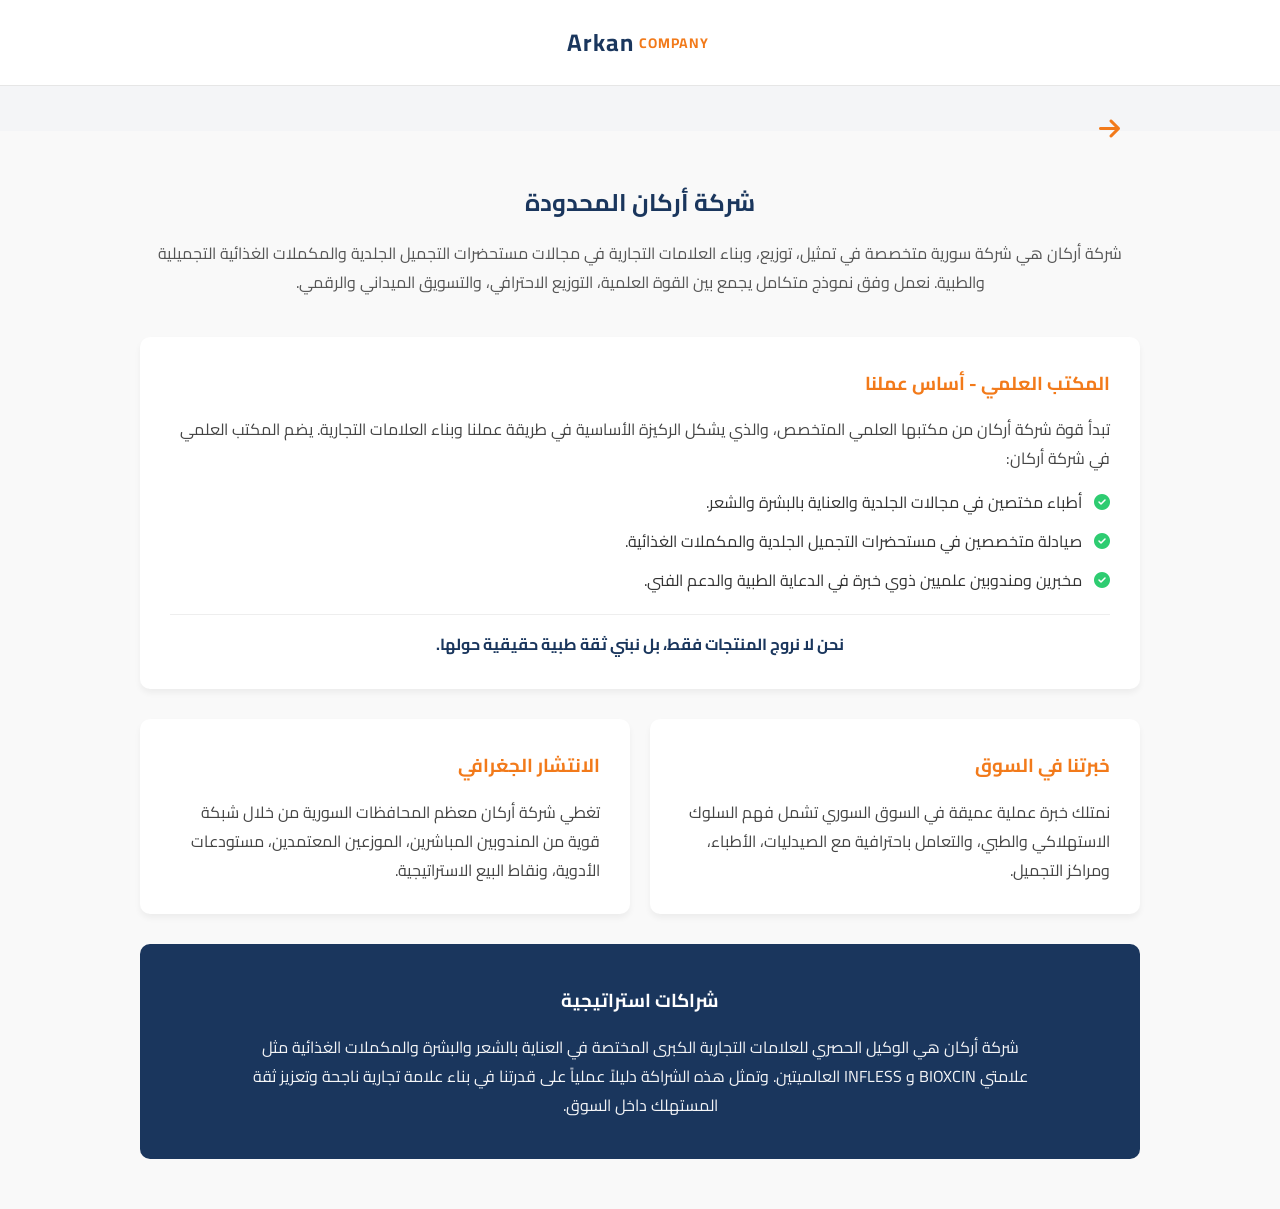
==== commit d0314a96: "update all" ====
--- a/about.html
+++ b/about.html
@@ -15,23 +15,25 @@
             <div class="logo" style="direction: ltr; display: flex; justify-content: center; align-items: center;">Arkan<span style="margin-left: 5px;">COMPANY</span></div>
         </a>
     </header>
+    
     <div style="max-width: 1000px; margin: 20px auto -20px auto; padding: 0 20px; text-align: right; position: relative; z-index: 10;">
-        <a href="index.html" style="color: #e67e22; font-size: 24px; text-decoration: none; transition: 0.3s;" title="العودة للرئيسية">
+        <a href="index.html" style="color: var(--primary-color); font-size: 24px; text-decoration: none; transition: 0.3s;" title="العودة للرئيسية">
             <i class="fas fa-arrow-right"></i>
         </a>    
     </div>
+    
     <section class="about-section" style="padding: 50px 20px; background-color: #f9f9f9; line-height: 1.8;">
         <div class="container" style="max-width: 1000px; margin: 0 auto;">
             
             <div style="text-align: center; margin-bottom: 40px;">
-                <h2 style="color: #2c3e50; margin-bottom: 15px;"></h2>
+                <h2 style="color: var(--secondary-color); margin-bottom: 15px;">شركة أركان المحدودة</h2>
                 <p style="font-size: 16px; color: #555;">
                     شركة أركان هي شركة سورية متخصصة في تمثيل، توزيع، وبناء العلامات التجارية في مجالات مستحضرات التجميل الجلدية والمكملات الغذائية التجميلية والطبية. نعمل وفق نموذج متكامل يجمع بين القوة العلمية، التوزيع الاحترافي، والتسويق الميداني والرقمي.
                 </p>
             </div>
 
             <div style="background: #fff; padding: 30px; border-radius: 10px; box-shadow: 0 4px 6px rgba(0,0,0,0.05); margin-bottom: 30px;">
-                <h3 style="color: var(--primary-color, #e67e22); margin-bottom: 15px;">المكتب العلمي - أساس عملنا</h3>
+                <h3 style="color: var(--primary-color); margin-bottom: 15px;">المكتب العلمي - أساس عملنا</h3>
                 <p style="color: #444; margin-bottom: 15px;">
                     تبدأ قوة شركة أركان من مكتبها العلمي المتخصص، والذي يشكل الركيزة الأساسية في طريقة عملنا وبناء العلامات التجارية. يضم المكتب العلمي في شركة أركان:
                 </p>
@@ -40,31 +42,31 @@
                     <li style="margin-bottom: 10px;"><i class="fas fa-check-circle" style="color: #2ecc71; margin-left: 8px;"></i> صيادلة متخصصين في مستحضرات التجميل الجلدية والمكملات الغذائية.</li>
                     <li style="margin-bottom: 10px;"><i class="fas fa-check-circle" style="color: #2ecc71; margin-left: 8px;"></i> مخبرين ومندوبين علميين ذوي خبرة في الدعاية الطبية والدعم الفني.</li>
                 </ul>
-                <p style="font-weight: bold; color: #2c3e50; margin-top: 20px; text-align: center; border-top: 1px solid #eee; padding-top: 15px;">
+                <p style="font-weight: bold; color: var(--secondary-color); margin-top: 20px; text-align: center; border-top: 1px solid #eee; padding-top: 15px;">
                     نحن لا نروج المنتجات فقط، بل نبني ثقة طبية حقيقية حولها.
                 </p>
             </div>
 
             <div style="display: flex; flex-wrap: wrap; gap: 20px; margin-bottom: 30px;">
                 <div style="flex: 1; min-width: 300px; background: #fff; padding: 30px; border-radius: 10px; box-shadow: 0 4px 6px rgba(0,0,0,0.05);">
-                    <h3 style="color: var(--primary-color, #e67e22); margin-bottom: 15px;">خبرتنا في السوق</h3>
+                    <h3 style="color: var(--primary-color); margin-bottom: 15px;">خبرتنا في السوق</h3>
                     <p style="color: #444;">
                         نمتلك خبرة عملية عميقة في السوق السوري تشمل فهم السلوك الاستهلاكي والطبي، والتعامل باحترافية مع الصيدليات، الأطباء، ومراكز التجميل.
                     </p>
                 </div>
                 
                 <div style="flex: 1; min-width: 300px; background: #fff; padding: 30px; border-radius: 10px; box-shadow: 0 4px 6px rgba(0,0,0,0.05);">
-                    <h3 style="color: var(--primary-color, #e67e22); margin-bottom: 15px;">الانتشار الجغرافي</h3>
+                    <h3 style="color: var(--primary-color); margin-bottom: 15px;">الانتشار الجغرافي</h3>
                     <p style="color: #444;">
-                        تغطي شركة أركان معظم المحافظات السورية من خلال شبكة قوية من المندوبين المباشرين، الموزعين المعتمدين، مستودعات الأدوية, ونقاط البيع الاستراتيجية.
+                        تغطي شركة أركان معظم المحافظات السورية من خلال شبكة قوية من المندوبين المباشرين، الموزعين المعتمدين، مستودعات الأدوية، ونقاط البيع الاستراتيجية.
                     </p>
                 </div>
             </div>
 
-            <div style="text-align: center; background: #2c3e50; color: #fff; padding: 40px 20px; border-radius: 10px;">
-                <h3 style="margin-bottom: 15px;">شراكات استراتيجية</h3>
-                <p style="font-size: 16px; max-width: 800px; margin: 0 auto;">
-                   شركة أركان هي الوكيل الحصري للعلامات التجارية الكبرى المختصة في العناية بالشعر والبشرة والمكملات الغذائية مثل علامتي  BIOXCIN و INFLESS العالميتين. وتمثل هذه الشراكة دليلاً عملياً على قدرتنا في بناء علامة تجارية ناجحة وتعزيز ثقة المستهلك داخل السوق.
+            <div style="text-align: center; background: var(--secondary-color); color: #fff; padding: 40px 20px; border-radius: 10px;">
+                <h3 style="margin-bottom: 15px; color: white;">شراكات استراتيجية</h3>
+                <p style="font-size: 16px; max-width: 800px; margin: 0 auto; color: #f4f5f7;">
+                   شركة أركان هي الوكيل الحصري للعلامات التجارية الكبرى المختصة في العناية بالشعر والبشرة والمكملات الغذائية مثل علامتي BIOXCIN و INFLESS العالميتين. وتمثل هذه الشراكة دليلاً عملياً على قدرتنا في بناء علامة تجارية ناجحة وتعزيز ثقة المستهلك داخل السوق.
                 </p>
             </div>
 
--- a/style.css
+++ b/style.css
@@ -1,772 +1,819 @@
 :root {
-    --primary-color: #f27a1a; 
-    --secondary-color: #1a365d;
-    --text-color: #333;
-    --bg-color: #f4f5f7;
-    --border-color: #e6e6e6;
-}
-
-* {
-    box-sizing: border-box;
-    font-family: 'Cairo', sans-serif;
-    margin: 0;
-    padding: 0;
-}
-
-body, html {
-    overflow-x: clip;
-    width: 100%;
-    background-color: var(--bg-color);
-    color: var(--text-color);
-}
-
-.sticky-wrapper {
-    position: sticky;
-    top: 0;
-    z-index: 1000;
-    background-color: white;
-    box-shadow: 0 4px 10px rgba(0,0,0,0.08);
-    width: 100%; 
-}
-
-.main-header {
-    background: white;
-    border-bottom: 1px solid var(--border-color);
-}
-
-.header-container {
-    max-width: 98%; 
-    margin: 0 auto;
-    display: flex;
-    justify-content: space-between;
-    align-items: center;
-    padding: 15px 20px;
-    width: 100%; 
-}
-
-.logo {
-    font-size: 24px;
-    font-weight: 700;
-    color: var(--secondary-color);
-    letter-spacing: 1px;
-}
-.logo span { color: var(--primary-color); font-size: 14px; margin-right: 5px;}
-
-.search-bar {
-    flex: 1;
-    max-width: 100%; 
-    margin: 0 20px;
-    display: flex;
-    position: relative;
-    width: 100%; 
-}
-
-.brand-group {
-    display: flex;
-    align-items: center;
-    gap: 30px; 
-}
-
-.header-links {
-    display: flex;
-    gap: 20px;
-}
-
-.header-links a {
-    text-decoration: none;
-    color: var(--secondary-color);
-    font-size: 14px;
-    font-weight: 700;
-    display: flex;
-    align-items: center;
-    gap: 6px; 
-    transition: color 0.2s ease;
-}
-
-.header-links a i {
-    font-size: 16px;
-    color: var(--primary-color);
-}
-
-.header-links a:hover {
-    color: var(--primary-color);
-}
-
-@media (max-width: 600px) {
-    /* تجديد شكل الهيدر للموبايل */
+        --primary-color: #f27a1a; 
+        --secondary-color: #1a365d;
+        --text-color: #333;
+        --bg-color: #f4f5f7;
+        --border-color: #e6e6e6;
+    }
+
+    * {
+        box-sizing: border-box;
+        font-family: 'Cairo', sans-serif;
+        margin: 0;
+        padding: 0;
+    }
+
+    body, html {
+        overflow-x: clip;
+        width: 100%;
+        background-color: var(--bg-color);
+        color: var(--text-color);
+    }
+
+    .sticky-wrapper {
+        position: sticky;
+        top: 0;
+        z-index: 1000;
+        background-color: white;
+        box-shadow: 0 4px 10px rgba(0,0,0,0.08);
+        width: 100%; 
+    }
+
+    .main-header {
+        background: white;
+        border-bottom: 1px solid var(--border-color);
+    }
+
     .header-container {
-        flex-direction: column; /* ترتيب العناصر عمودياً في البداية */
+        max-width: 98%; 
+        margin: 0 auto;
+        display: flex;
+        justify-content: space-between;
+        align-items: center;
+        padding: 15px 20px;
+        width: 100%; 
+    }
+
+    .logo {
+        font-size: 24px;
+        font-weight: 700;
+        color: var(--secondary-color);
+        letter-spacing: 1px;
+    }
+    .logo span { color: var(--primary-color); font-size: 14px; margin-right: 5px;}
+
+    .search-bar {
+        flex: 1;
+        max-width: 100%; 
+        margin: 0 20px;
+        display: flex;
+        position: relative;
+        width: 100%; 
+    }
+
+    .brand-group {
+        display: flex;
+        align-items: center;
+        gap: 30px; 
+    }
+
+    .header-links {
+        display: flex;
+        gap: 20px;
+    }
+
+    .header-links a {
+        text-decoration: none;
+        color: var(--secondary-color);
+        font-size: 14px;
+        font-weight: 700;
+        display: flex;
+        align-items: center;
+        gap: 6px; 
+        transition: color 0.2s ease;
+    }
+
+    .header-links a i {
+        display: inline-block !important;
+        visibility: visible !important;
+        opacity: 1 !important;
+        font-size: 16px !important;
+        margin-left: 8px !important;
+        color: var(--primary-color) !important; 
+    }
+
+    .header-links a:hover {
+        color: var(--primary-color);
+    }
+
+    .mobile-only-text { display: none; }
+    .hide-on-mobile { display: inline; }
+
+    /* --- تصميم الهيدر للموبايل (تم تعديله بناءً على طلبك) --- */
+    @media (max-width: 600px) {
+        .header-container {
+            flex-direction: row !important; 
+            flex-wrap: wrap !important;
+            justify-content: space-between !important;
+            align-items: center !important;
+            padding: 10px 15px !important;
+        }
+        
+        .hide-on-mobile { display: none !important; }
+        .desktop-only-text { display: none !important; }
+        .mobile-only-text { display: inline !important; }
+
+        .brand-group {
+            order: 1 !important;
+            width: auto !important;
+            margin-bottom: 10px !important;
+        }
+
+        .header-actions {
+            order: 2 !important;
+            margin-bottom: 10px !important;
+            display: flex;
+            gap: 5px !important;
+        }
+
+        .header-links {
+            display: flex !important;
+            gap: 5px !important;
+        }
+
+        .search-bar {
+            order: 3 !important;
+            display: flex !important; 
+            margin: 0 !important;
+            width: 100% !important;
+        }
+        
+        .search-bar input {
+            padding: 8px;
+            font-size: 12px;
+        }
+
+        .header-action-btn {
+            padding: 6px 10px !important;
+            font-size: 11px !important;
+        }
+
+        .header-action-btn i {
+            font-size: 13px !important;
+            margin-left: 3px !important;
+        }
+    }
+
+    .search-bar input {
+        width: 100%;
+        padding: 10px 15px;
+        border: 2px solid var(--border-color);
+        border-radius: 6px;
+        outline: none;
+        font-size: 14px;
+        transition: border 0.2s;
+    }
+
+    .search-bar input:focus { border-color: var(--primary-color); }
+
+    .search-bar button {
+        position: absolute;
+        left: 2px;
+        top: 2px;
+        bottom: 2px;
+        background: transparent;
+        border: none;
+        color: var(--primary-color);
+        padding: 0 15px;
+        cursor: pointer;
+        font-size: 16px;
+    }
+
+    .cart-icon-wrapper {
+        display: flex;
+        align-items: center;
+        gap: 8px;
+        cursor: pointer;
+        position: relative;
+        padding: 8px 15px;
+        border-radius: 6px;
+        border: 1px solid var(--border-color);
+    }
+
+    .cart-icon-wrapper i { font-size: 20px; color: #555; }
+    .cart-icon-wrapper:hover i { color: var(--primary-color); }
+
+    #cart-count {
+        background: var(--primary-color);
+        color: white;
+        font-size: 11px;
+        font-weight: bold;
+        padding: 2px 6px;
+        border-radius: 50%;
+        position: absolute;
+        top: -5px;
+        right: -5px;
+    }
+
+    .categories-nav {
+        display: flex !important;
+        flex-wrap: nowrap !important; 
+        overflow-x: auto !important;  
+        -webkit-overflow-scrolling: touch !important; 
+        white-space: nowrap !important; 
+        padding: 10px 20px !important;
+        width: 100% !important;
+        background: white;
+        border-bottom: 1px solid var(--border-color);
+    }
+
+    .cat-btn {
+        background: none;
+        border: none;
+        padding: 8px 20px;
+        font-size: 14px;
+        font-weight: 600;
+        cursor: pointer;
+        border-radius: 20px;
+        color: #666;
+        white-space: nowrap;
+        margin-left: 10px;
+    }
+
+    .cat-btn.active, .cat-btn:hover {
+        background-color: #fff1e6;
+        color: var(--primary-color);
+    }
+
+    .shop-container {
+        max-width: 98%; 
+        margin: 30px auto;
+        padding: 0 20px;
+    }
+
+    .products-grid {
+        display: grid;
+        grid-template-columns: repeat(auto-fill, minmax(230px, 1fr));
+        gap: 20px;
+    }
+
+    /* --- كرت المنتج --- */
+    .product-card {
+        background: white;
+        border-radius: 8px;
+        border: 1px solid var(--border-color);
+        overflow: hidden;
+        display: flex;
+        flex-direction: column;
+        position: relative;
+        transition: transform 0.2s, box-shadow 0.2s;
+        width: 100%;
+        height: 100%;
+    }
+
+    .product-card:hover {
+        transform: translateY(-5px);
+        box-shadow: 0 10px 20px rgba(0,0,0,0.05);
+    }
+
+    .image-container {
+        width: 100%;
+        height: 160px;
+        background: #fdfdfd;
+        display: flex;
+        align-items: center;
+        justify-content: center;
         padding: 10px;
     }
 
-    .brand-group {
-        width: 100%;
-        display: flex;
-        justify-content: space-between; /* اللوغو على اليمين والسلة على اليسار */
-        align-items: center;
+    .image-container img {
+        width: 100%;
+        height: 100%;
+        object-fit: contain;
+    }
+
+    .product-info {
+        padding: 12px 10px 15px 10px; 
+        display: flex;
+        flex-direction: column;
+        justify-content: flex-start; 
+        align-items: center;
+        text-align: center;
+        flex-grow: 1; 
+        position: relative;
+        gap: 5px; 
+    }
+
+    .product-info::before {
+        content: "";
+        position: absolute;
+        top: 5px;
+        left: 50%;
+        transform: translateX(-50%);
+        width: 40px;
+        height: 2px;
+        background-color: var(--primary-color);
+        border-radius: 2px;
+    }
+
+    .product-title {
+        font-size: 14px;
+        font-weight: 600;
+        color: #444;
+        line-height: 1.3;
+        margin-bottom: 5px; 
+        display: block;
+        width: 100%;
+    }
+    
+    .product-brand {
+        font-size: 10px;
+        color: var(--primary-color);
+        background-color: #fff1e6; 
+        padding: 3px 10px;
+        border-radius: 10px;
+        font-weight: 700;
+        margin-top: 5px;
+        margin-bottom: 8px;
+        display: inline-block;
+        letter-spacing: 0.5px;
+    }
+
+    /* --- تغليف الوصف والزر معاً --- */
+    .desc-wrapper {
+        display: flex;
+        flex-direction: column;
+        margin-bottom: 5px;
+        width: 100%;
+    }
+
+    /* --- الكود الموحد للوصف (سطرين فقط مع نقاط) --- */
+    .product-description {
+        font-size: 11px;
+        color: #777;
+        line-height: 1.5;
+        display: -webkit-box;
+        -webkit-line-clamp: 2 !important; 
+        -webkit-box-orient: vertical;
+        overflow: hidden;
+        text-overflow: ellipsis;
+        margin-bottom: 2px;
+        min-height: 33px; 
+    }
+
+    /* --- تنسيق زر اقرأ المزيد --- */
+    .read-more {
+        color: var(--secondary-color);
+        font-weight: 700;
+        font-size: 11px;
+        cursor: pointer;
+        align-self: flex-start;
+    }
+
+    .read-more:hover {
+        text-decoration: underline;
+    }
+
+    .price-row {
+        color: #f27a1a !important;
+        font-weight: 700;
+        font-size: 16px;
+        margin-top: auto !important; 
         margin-bottom: 10px;
     }
 
-    /* إظهار وتنسيق روابط الحساب والبحث */
-    .header-links {
-        display: flex !important;
-        justify-content: space-around;
-        width: 100%;
-        font-size: 11px; /* تصغير الخط */
-        margin-top: 5px;
-    }
-
-    /* زر البحث للموبايل */
-    .search-bar {
-        display: flex !important; /* إظهار البحث */
-        margin: 10px 0;
-        width: 100%;
-    }
-    
-    .search-bar input {
-        padding: 8px;
-        font-size: 12px;
-    }
-}
-
-.search-bar input {
-    width: 100%;
-    padding: 10px 15px;
-    border: 2px solid var(--border-color);
-    border-radius: 6px;
-    outline: none;
-    font-size: 14px;
-    transition: border 0.2s;
-}
-
-.search-bar input:focus { border-color: var(--primary-color); }
-
-.search-bar button {
-    position: absolute;
-    left: 2px;
-    top: 2px;
-    bottom: 2px;
-    background: transparent;
-    border: none;
-    color: var(--primary-color);
-    padding: 0 15px;
-    cursor: pointer;
-    font-size: 16px;
-}
-
-.cart-icon-wrapper {
-    display: flex;
-    align-items: center;
-    gap: 8px;
-    cursor: pointer;
-    position: relative;
-    padding: 8px 15px;
-    border-radius: 6px;
-    border: 1px solid var(--border-color);
-}
-
-.cart-icon-wrapper i { font-size: 20px; color: #555; }
-.cart-icon-wrapper:hover i { color: var(--primary-color); }
-
-#cart-count {
-    background: var(--primary-color);
-    color: white;
-    font-size: 11px;
-    font-weight: bold;
-    padding: 2px 6px;
-    border-radius: 50%;
-    position: absolute;
-    top: -5px;
-    right: -5px;
-}
-
-.categories-nav {
-    display: flex !important;
-    flex-wrap: nowrap !important; 
-    overflow-x: auto !important;  
-    -webkit-overflow-scrolling: touch !important; 
-    white-space: nowrap !important; 
-    padding: 10px 20px !important;
-    width: 100% !important;
-    background: white;
-    border-bottom: 1px solid var(--border-color);
-}
-
-.cat-btn {
-    background: none;
-    border: none;
-    padding: 8px 20px;
-    font-size: 14px;
-    font-weight: 600;
-    cursor: pointer;
-    border-radius: 20px;
-    color: #666;
-    white-space: nowrap;
-    margin-left: 10px;
-}
-
-.cat-btn.active, .cat-btn:hover {
-    background-color: #fff1e6;
-    color: var(--primary-color);
-}
-
-.shop-container {
-    max-width: 98%; 
-    margin: 30px auto;
-    padding: 0 20px;
-}
-
-.products-grid {
-    display: grid;
-    grid-template-columns: repeat(auto-fill, minmax(230px, 1fr));
-    gap: 20px;
-}
-
-/* --- كرت المنتج المعدل --- */
-.product-card {
-    background: white;
-    border-radius: 8px;
-    border: 1px solid var(--border-color);
-    overflow: hidden;
-    display: flex;
-    flex-direction: column;
-    position: relative;
-    transition: transform 0.2s, box-shadow 0.2s;
-    aspect-ratio: 2 / 2.8; 
-    width: 100%;
-}
-
-.product-card:hover {
-    transform: translateY(-5px);
-    box-shadow: 0 10px 20px rgba(0,0,0,0.05);
-}
-
-.image-container {
-    width: 100%;
-    height: 50%;
-    background: #fdfdfd;
-    display: flex;
-    align-items: center;
-    justify-content: center;
-    padding: 5px;
-}
-
-.image-container img {
-    width: 100%;
-    height: 100%;
-    object-fit: contain;
-}
-
-/* --- تعديل منطقة المعلومات لحل مشكلة التداخل --- */
-.product-info {
-    padding: 12px 10px; /* مسافة مريحة من الأطراف */
-    display: flex;
-    flex-direction: column;
-    justify-content: flex-start; /* العناصر تبدأ من الأعلى */
-    align-items: center;
-    text-align: center;
-    height: 50%;
-    position: relative;
-    gap: 5px; /* 👈 هذه هي الأداة السحرية التي ستفصل العناصر عن بعضها */
-}
-
-.product-title {
-    font-size: 14px;
-    font-weight: 600;
-    color: #444;
-    line-height: 1.3;
-    margin-bottom: 5px; /* مسافة بسيطة تحت العنوان */
-    display: block;
-    width: 100%;
-}
-
-.product-description {
-    font-size: 11px; /* تصغير الخط قليلاً ليصبح أخف */
-    color: #777;
-    line-height: 1.4;
-    margin-bottom: 5px; /* مسافة تحت الوصف */
-    display: -webkit-box;
-    -webkit-line-clamp: 2;
-    -webkit-box-orient: vertical;
-    overflow: hidden;
-    text-overflow: ellipsis;
-    min-height: 30px; /* ضمان حجز مساحة للوصف حتى لو كان قصيراً */
-}
-
-.product-price {
-    font-size: 16px;
-    font-weight: 700;
-    color: #f27a1a !important; /* البرتقالي المعتمد */
-    margin-top: auto; /* يدفع السعر لأسفل دائماً */
-    margin-bottom: 10px;
-}
-
-.product-info::before {
-    content: "";
-    position: absolute;
-    top: 5px;
-    left: 50%;
-    transform: translateX(-50%);
-    width: 40px;
-    height: 2px;
-    background-color: var(--primary-color);
-    border-radius: 2px;
-}
-
-.brand-tag {
-    font-size: 11px;
-    text-transform: uppercase;
-    font-weight: 700;
-    color: var(--primary-color);
-    margin-bottom: 5px;
-}
-
-.product-title {
-    font-size: 14px;
-    font-weight: 600;
-    color: #444;
-    line-height: 1.3;
-    margin-bottom: 8px;
-    display: block;
-    width: 100%;
-}
-
-.product-description {
-    font-size: 12px;
-    color: #777;
-    line-height: 1.4;
-    margin-bottom: 8px;
-    display: -webkit-box;
-    -webkit-line-clamp: 2;
-    -webkit-box-orient: vertical;
-    overflow: hidden;
-    text-overflow: ellipsis;
-}
-
-.read-more-link {
-    display: inline-block;
-    color: var(--primary-color);
-    font-size: 12px;
-    font-weight: 700;
-    text-decoration: none;
-    margin-bottom: 10px;
-}
-
-.read-more-link:hover {
-    text-decoration: underline;
-}
-
-.product-price {
-    font-size: 16px;
-    font-weight: 700;
-    color: #f27a1a !important; /* هذا الكود يجبر المتصفح على جعل اللون برتقالياً */
-    margin-top: auto;
-    margin-bottom: 8px;
-}
-
-.btn-add-to-cart {
-    width: 100%;
-    background-color: var(--secondary-color);
-    color: white;
-    border: none;
-    padding: 10px;
-    border-radius: 6px;
-    font-size: 13px;
-    font-weight: bold;
-    cursor: pointer;
-    transition: background 0.2s;
-}
-
-.btn-add-to-cart:hover { background-color: var(--primary-color); }
-
-/* --- الأجزاء الإضافية --- */
-.cart-sidebar {
-    position: fixed;
-    top: 0;
-    bottom: 0;
-    left: -350px; 
-    width: 350px;
-    background: white;
-    box-shadow: 5px 0 25px rgba(0,0,0,0.15);
-    z-index: 1000;
-    display: flex;
-    flex-direction: column;
-    transition: left 0.3s ease;
-}
-
-.cart-sidebar.open { left: 0; }
-
-.cart-header {
-    padding: 20px;
-    border-bottom: 1px solid var(--border-color);
-    display: flex;
-    justify-content: space-between;
-    align-items: center;
-}
-
-.close-cart { cursor: pointer; font-size: 18px; color: #888; }
-.close-cart:hover { color: red; }
-
-.cart-items { flex-grow: 1; padding: 20px; overflow-y: auto; }
-
-.cart-item {
-    display: flex;
-    gap: 12px;
-    padding-bottom: 15px;
-    margin-bottom: 15px;
-    border-bottom: 1px solid #f0f0f0;
-    align-items: center;
-}
-
-.cart-item-info { flex-grow: 1; }
-.cart-item-title { font-size: 13px; font-weight: 600; }
-.cart-item-price { font-size: 13px; color: var(--primary-color); font-weight: bold; margin-top: 3px; }
-
-.qty-controls { display: flex; align-items: center; gap: 8px; margin-top: 5px; }
-.qty-controls button { background: #eee; border: none; width: 22px; height: 22px; border-radius: 4px; cursor: pointer; }
-.qty-controls span { font-size: 12px; font-weight: bold; }
-
-.cart-footer { padding: 20px; border-top: 1px solid var(--border-color); background: #fafafa; }
-.total-price-row { display: flex; justify-content: space-between; font-weight: bold; font-size: 16px; margin-bottom: 15px; }
-#cart-total-price { color: var(--primary-color); }
-
-.customer-info input {
-    width: 100%;
-    padding: 8px 12px;
-    border: 1px solid var(--border-color);
-    border-radius: 4px;
-    margin-bottom: 10px;
-    font-size: 12px;
-    outline: none;
-}
-.customer-info input:focus { border-color: var(--primary-color); }
-
-.btn-checkout {
-    width: 100%;
-    background: #25D366; 
-    color: white;
-    border: none;
-    padding: 12px;
-    border-radius: 6px;
-    font-size: 14px;
-    font-weight: bold;
-    cursor: pointer;
-    display: flex;
-    justify-content: center;
-    align-items: center;
-    gap: 10px;
-}
-.btn-checkout:hover { background: #20ba5a; }
-.empty-cart-msg { text-align: center; color: #aaa; font-size: 14px; margin-top: 40px; }
-
-.modal-overlay {
-    position: fixed;
-    top: 0; left: 0; width: 100%; height: 100%;
-    background: rgba(26, 54, 93, 0.6); 
-    backdrop-filter: blur(3px); 
-    display: flex;
-    justify-content: center;
-    align-items: center;
-    z-index: 9999;
-    opacity: 0;
-    visibility: hidden;
-    transition: all 0.3s ease;
-}
-
-.modal-overlay.active {
-    opacity: 1;
-    visibility: visible;
-}
-
-.modal-box {
-    background: white;
-    padding: 30px 25px;
-    border-radius: 12px;
-    width: 90%;
-    max-width: 350px;
-    text-align: center;
-    box-shadow: 0 15px 30px rgba(0,0,0,0.2);
-    transform: translateY(20px) scale(0.95);
-    transition: all 0.3s ease;
-}
-
-.modal-overlay.active .modal-box {
-    transform: translateY(0) scale(1);
-}
-
-.modal-icon i {
-    font-size: 40px;
-    color: var(--primary-color);
-    margin-bottom: 15px;
-}
-
-.modal-box h3 {
-    color: var(--secondary-color);
-    margin-bottom: 10px;
-    font-size: 20px;
-}
-
-.modal-box p {
-    color: #555;
-    font-size: 15px;
-    line-height: 1.6;
-    margin-bottom: 20px;
-}
-
-.modal-actions {
-    display: flex;
-    gap: 10px;
-}
-
-.btn-confirm, .btn-cancel {
-    flex: 1;
-    padding: 12px;
-    border: none;
-    border-radius: 6px;
-    font-weight: bold;
-    cursor: pointer;
-    font-family: 'Cairo', sans-serif;
-    transition: background 0.2s;
-}
-
-.btn-confirm { background: #25D366; color: white; }
-.btn-confirm:hover { background: #20ba5a; }
-
-.btn-cancel { background: #eee; color: #333; }
-.btn-cancel:hover { background: #ddd; }
-
-#toast-container {
-    position: fixed;
-    bottom: 20px;
-    left: 20px;
-    z-index: 10000;
-    display: flex;
-    flex-direction: column;
-    gap: 10px;
-}
-
-.toast-message {
-    background: white;
-    color: #333;
-    padding: 15px 20px;
-    border-radius: 8px;
-    box-shadow: 0 4px 15px rgba(0,0,0,0.15);
-    border-right: 5px solid #25D366; 
-    display: flex;
-    align-items: center;
-    gap: 12px;
-    font-weight: 600;
-    font-size: 14px;
-    animation: slideIn 0.4s ease forwards;
-}
-
-.toast-message i { color: #25D366; font-size: 20px; }
-
-@keyframes slideIn {
-    from { transform: translateX(-100%); opacity: 0; }
-    to { transform: translateX(0); opacity: 1; }
-}
-
-@keyframes slideOut {
-    from { transform: translateX(0); opacity: 1; }
-    to { transform: translateX(-100%); opacity: 0; }
-}
-
-.toast-message.fade-out {
-    animation: slideOut 0.4s ease forwards;
-}
-
-@media (max-width: 480px) {
-    .search-bar { display: none; } 
-    .cart-sidebar { width: 100%; left: -100%; }
-    .cart-sidebar.open { left: 0; }
-}
-
-@media (max-width: 768px) {
-    /* ضمان عدم خروج العناصر عن الشاشة */
-    html, body {
-        overflow-x: hidden !important;
-    }
-
-    /* توزيع الشبكة: عمودان بجانب بعضهما */
-    .products-grid {
-        grid-template-columns: repeat(2, 1fr) !important;
-        gap: 8px !important;
-        padding: 5px !important;
-    }
-
-    /* تعديل الكرت ليكون مناسباً للعرض الأفقي الصغير */
-    .product-card {
-        aspect-ratio: 1 / 1.8 !important; /* نسبة طولية مريحة للموبايل */
-        padding: 5px;
-    }
-
-    /* تصغير العناصر داخل الكرت لتناسب المساحة */
-    .image-container {
-        height: 45% !important;
-    }
-
-    .product-info {
-        height: 55% !important;
-        padding: 5px !important;
-    }
-
-    .product-title {
-        font-size: 11px !important;
-        margin-bottom: 3px !important;
-    }
-
-    .product-description {
-        font-size: 9px !important; /* تصغير الوصف لعدم التداخل */
-        margin-bottom: 3px !important;
-        min-height: 20px;
-    }
-
-    .product-price {
+    .btn-add-to-cart {
+        width: 100%;
+        background-color: var(--secondary-color);
+        color: white;
+        border: none;
+        padding: 10px;
+        border-radius: 6px;
+        font-size: 13px;
+        font-weight: bold;
+        cursor: pointer;
+        transition: background 0.2s;
+    }
+
+    .btn-add-to-cart:hover { background-color: var(--primary-color); }
+
+    /* --- تصميم الموبايل لشبكة المنتجات --- */
+    @media (max-width: 768px) {
+        html, body { overflow-x: hidden !important; }
+
+        .products-grid {
+            grid-template-columns: repeat(2, 1fr) !important;
+            gap: 8px !important;
+            padding: 5px !important;
+        }
+
+        .product-card {
+            padding: 0;
+        }
+
+        .image-container {
+            height: 120px !important;
+            padding: 5px !important;
+        }
+
+        .product-info {
+            padding: 8px 5px 10px 5px !important; 
+        }
+
+        .product-title {
+            font-size: 11px !important;
+            margin-bottom: 3px !important;
+        }
+
+        .product-description {
+            font-size: 9px !important; 
+            margin-bottom: 3px !important;
+            min-height: 27px; 
+            -webkit-line-clamp: 2 !important; 
+        }
+
+        .price-row {
+            font-size: 11px !important;
+            margin-bottom: 3px !important;
+        }
+
+        .btn-add-to-cart {
+            padding: 4px !important;
+            font-size: 10px !important;
+        }
+        
+        .product-info::before {
+            width: 25px !important;
+        }
+    }
+
+    /* --- صفحات الحسابات --- */
+    .auth-page-container {
+        display: flex;
+        justify-content: center;
+        align-items: center;
+        min-height: calc(100vh - 80px);
+        padding: 40px 20px;
+    }
+
+    .auth-box {
+        background: white;
+        width: 100%;
+        max-width: 450px;
+        padding: 40px;
+        border-radius: 12px;
+        box-shadow: 0 10px 30px rgba(0,0,0,0.08);
+        border: 1px solid var(--border-color);
+    }
+
+    .auth-header {
+        text-align: center;
+        margin-bottom: 30px;
+    }
+
+    .auth-header h2 {
+        color: var(--secondary-color);
+        font-size: 26px;
+        margin-bottom: 10px;
+    }
+
+    .auth-header p {
+        color: #777;
+        font-size: 14px;
+    }
+
+    .auth-form {
+        display: flex;
+        flex-direction: column;
+        gap: 20px;
+    }
+
+    .input-group label {
+        display: block;
+        margin-bottom: 8px;
+        font-weight: 600;
+        font-size: 14px;
+        color: #444;
+    }
+
+    .input-with-icon {
+        position: relative;
+        display: flex;
+        align-items: center;
+    }
+
+    .input-with-icon i {
+        position: absolute;
+        right: 15px;
+        color: #aaa;
+        font-size: 16px;
+    }
+
+    .input-with-icon input {
+        width: 100%;
+        padding: 12px 40px 12px 15px; 
+        border: 1px solid #ddd;
+        border-radius: 8px;
+        font-size: 14px;
+        outline: none;
+        transition: all 0.3s ease;
+        background: #fafafa;
+    }
+
+    .input-with-icon input:focus {
+        border-color: var(--primary-color);
+        background: white;
+        box-shadow: 0 0 0 3px rgba(242, 122, 26, 0.1);
+    }
+
+    .input-with-icon input:focus + i {
+        color: var(--primary-color);
+    }
+
+    .btn-auth {
+        background-color: var(--primary-color);
+        color: white;
+        border: none;
+        padding: 15px;
+        border-radius: 8px;
+        font-size: 16px;
+        font-weight: bold;
+        cursor: pointer;
+        transition: background 0.3s ease;
+        margin-top: 10px;
+    }
+
+    .btn-auth:hover {
+        background-color: #e06912;
+    }
+        
+    .auth-footer {
+        text-align: center;
+        margin-top: 25px;
+        font-size: 14px;
+        color: #666;
+    }
+
+    .auth-footer a {
+        color: var(--secondary-color);
+        font-weight: bold;
+        text-decoration: none;
+    }
+
+    .auth-footer a:hover {
+        color: var(--primary-color);
+        text-decoration: underline;
+    }
+
+    /* --- النوافذ المنبثقة (Modals) --- */
+    .modal-overlay {
+        position: fixed;
+        top: 0; left: 0; width: 100%; height: 100%;
+        background: rgba(26, 54, 93, 0.6); 
+        backdrop-filter: blur(3px); 
+        display: flex;
+        justify-content: center;
+        align-items: center;
+        z-index: 9999;
+        opacity: 0;
+        visibility: hidden;
+        transition: all 0.3s ease;
+    }
+
+    .modal-overlay.active {
+        opacity: 1;
+        visibility: visible;
+    }
+
+    .modal-box {
+        background: white;
+        padding: 30px 25px;
+        border-radius: 12px;
+        width: 90%;
+        max-width: 350px;
+        text-align: center;
+        box-shadow: 0 15px 30px rgba(0,0,0,0.2);
+        transform: translateY(20px) scale(0.95);
+        transition: all 0.3s ease;
+    }
+
+    .modal-overlay.active .modal-box {
+        transform: translateY(0) scale(1);
+    }
+
+    .modal-icon i {
+        font-size: 40px;
+        color: var(--primary-color);
+        margin-bottom: 15px;
+    }
+
+    .modal-box h3 {
+        color: var(--secondary-color);
+        margin-bottom: 10px;
+        font-size: 20px;
+    }
+
+    .modal-box p {
+        color: #555;
+        font-size: 15px;
+        line-height: 1.6;
+        margin-bottom: 20px;
+    }
+
+    .modal-actions {
+        display: flex;
+        gap: 10px;
+    }
+
+    .btn-confirm, .btn-cancel {
+        flex: 1;
+        padding: 12px;
+        border: none;
+        border-radius: 6px;
+        font-weight: bold;
+        cursor: pointer;
+        font-family: 'Cairo', sans-serif;
+        transition: background 0.2s;
+    }
+
+    .btn-confirm { background: #25D366; color: white; }
+    .btn-confirm:hover { background: #20ba5a; }
+
+    .btn-cancel { background: #eee; color: #333; }
+    .btn-cancel:hover { background: #ddd; }
+
+    /* --- الإشعارات (Toasts) --- */
+    #toast-container {
+        position: fixed;
+        bottom: 40px;   
+        left: 110px;    
+        z-index: 10000;
+        display: flex;
+        flex-direction: column;
+        gap: 10px;
+    }
+
+    /* التنسيق الأساسي لكرت الإشعار (تم استعادته) */
+    .toast-message {
+        background: white;
+        color: #333;
+        padding: 15px 20px;
+        border-radius: 8px;
+        box-shadow: 0 4px 15px rgba(0,0,0,0.15);
+        border-right: 5px solid #25D366; 
+        display: flex;
+        align-items: center;
+        gap: 12px;
+        font-weight: 600;
+        font-size: 14px;
+        animation: slideIn 0.4s ease forwards;
+    }
+
+    /* --- ضبط مخصص ومضمون لشاشات الموبايل (مع إصلاح الأقواس) --- */
+    @media (max-width: 768px) {
+        #toast-container {
+            bottom: 28px; 
+            left: 85px;   
+            max-width: calc(100vw - 100px); 
+        }
+
+        .toast-message {
+            padding: 8px 12px !important; 
+            font-size: 11px !important;   
+            gap: 6px !important;          
+            white-space: nowrap;          
+            display: flex;
+            align-items: center;
+            width: max-content;           
+        }
+    }
+
+    .toast-message i { color: #25D366; font-size: 20px; }
+
+    @keyframes slideIn {
+        from { transform: translateX(-100%); opacity: 0; }
+        to { transform: translateX(0); opacity: 1; }
+    }
+
+    @keyframes slideOut {
+        from { transform: translateX(0); opacity: 1; }
+        to { transform: translateX(-100%); opacity: 0; }
+    }
+
+    .toast-message.fade-out {
+        animation: slideOut 0.4s ease forwards;
+    }
+
+    /* --- السلة العائمة (Floating Cart) --- */
+    .floating-cart-btn {
+        position: fixed;
+        bottom: 30px; 
+        left: 30px;   
+        background-color: #f27a1a; 
+        color: white;
+        width: 65px;
+        height: 65px;
+        border-radius: 50%; 
+        display: flex;
+        justify-content: center;
+        align-items: center;
+        box-shadow: 0 4px 15px rgba(242, 122, 26, 0.4); 
+        z-index: 9999; 
+        text-decoration: none;
+        font-size: 26px;
+        transition: transform 0.3s ease, background-color 0.3s;
+    }
+
+    .floating-cart-btn:hover {
+        transform: scale(1.1);
+        background-color: #e06912;
+        color: white;
+    }
+
+    .floating-cart-count {
+        position: absolute;
+        top: -5px;
+        right: -5px;
+        background-color: #1a365d; 
+        color: white;
+        font-size: 14px;
+        font-weight: bold;
+        width: 26px;
+        height: 26px;
+        border-radius: 50%;
+        display: flex;
+        justify-content: center;
+        align-items: center;
+        border: 2px solid white; 
+    }
+
+    @media (max-width: 768px) {
+        .floating-cart-btn {
+            bottom: 20px;
+            left: 20px;
+            width: 55px;
+            height: 55px;
+            font-size: 22px;
+        }
+        .floating-cart-count {
+            width: 22px;
+            height: 22px;
+            font-size: 12px;
+        }
+    }
+
+    /* --- تنسيق زر حول الشركة في الهيدر --- */
+    .header-action-btn {
+        display: flex;
+        align-items: center;
+        gap: 8px;
+        cursor: pointer;
+        padding: 8px 15px;
+        border-radius: 6px;
+        border: 1px solid var(--border-color);
+        color: var(--secondary-color);
+        font-weight: bold;
+        font-size: 14px;
+        transition: all 0.3s ease;
+        background: white;
+    }
+
+    .header-action-btn i {
+        font-size: 18px;
+        color: var(--primary-color);
+    }
+
+    .header-action-btn:hover {
+        border-color: var(--primary-color);
+        background-color: #fff1e6;
+        color: var(--primary-color);
+    }
+
+    /* --- التحكم المزدوج بزر حول الشركة --- */
+    .mobile-about-btn { display: none !important; }
+    .desktop-about-btn { display: flex !important; }
+
+    @media (max-width: 600px) {
+        .mobile-about-btn {
+            display: flex !important;
+            align-items: center;
+        }
+        .desktop-about-btn { display: none !important; }
+    }
+
+    /* --- تخصيص نافذة SweetAlert --- */
+    .swal2-popup.my-swal-popup {
+        width: 300px !important; 
+        padding: 15px !important;
+        border-radius: 15px !important;
+    }
+
+    .swal2-title.my-swal-title {
+        font-size: 18px !important;
+        color: #1a365d !important;
+        margin-bottom: 5px !important;
+    }
+
+    .swal2-html-container {
+        font-size: 14px !important;
+        color: #555 !important;
+    }
+
+    .swal2-actions { margin-top: 15px !important; }
+
+    .swal2-styled.swal2-confirm, 
+    .swal2-styled.swal2-cancel {
+        padding: 8px 20px !important;
         font-size: 13px !important;
-        margin-bottom: 5px !important;
-    }
-
-    .btn-add-to-cart {
-        padding: 4px !important;
-        font-size: 10px !important;
-    }
-    
-    /* إخفاء الشريط البرتقالي إذا كان يسبب ازدحاماً على الموبايل */
-    .product-info::before {
-        width: 25px !important;
-    }
-}
-.auth-page-container {
-    display: flex;
-    justify-content: center;
-    align-items: center;
-    min-height: calc(100vh - 80px);
-    padding: 40px 20px;
-}
-
-.auth-box {
-    background: white;
-    width: 100%;
-    max-width: 450px;
-    padding: 40px;
-    border-radius: 12px;
-    box-shadow: 0 10px 30px rgba(0,0,0,0.08);
-    border: 1px solid var(--border-color);
-}
-
-.auth-header {
-    text-align: center;
-    margin-bottom: 30px;
-}
-
-.auth-header h2 {
-    color: var(--secondary-color);
-    font-size: 26px;
-    margin-bottom: 10px;
-}
-
-.auth-header p {
-    color: #777;
-    font-size: 14px;
-}
-
-.auth-form {
-    display: flex;
-    flex-direction: column;
-    gap: 20px;
-}
-
-.input-group label {
-    display: block;
-    margin-bottom: 8px;
-    font-weight: 600;
-    font-size: 14px;
-    color: #444;
-}
-
-.input-with-icon {
-    position: relative;
-    display: flex;
-    align-items: center;
-}
-
-.input-with-icon i {
-    position: absolute;
-    right: 15px;
-    color: #aaa;
-    font-size: 16px;
-}
-
-.input-with-icon input {
-    width: 100%;
-    padding: 12px 15px 12px 40px; 
-    border: 1px solid #ddd;
-    border-radius: 8px;
-    font-size: 14px;
-    outline: none;
-    transition: all 0.3s ease;
-    background: #fafafa;
-}
-
-.input-with-icon input:focus {
-    border-color: var(--primary-color);
-    background: white;
-    box-shadow: 0 0 0 3px rgba(242, 122, 26, 0.1);
-}
-
-.input-with-icon input:focus + i {
-    color: var(--primary-color);
-}
-
-.btn-auth {
-    background-color: var(--primary-color);
-    color: white;
-    border: none;
-    padding: 15px;
-    border-radius: 8px;
-    font-size: 16px;
-    font-weight: bold;
-    cursor: pointer;
-    transition: background 0.3s ease;
-    margin-top: 10px;
-}
-
-.btn-auth:hover {
-    background-color: #e06912;
-}
-    
-.auth-footer {
-    text-align: center;
-    margin-top: 25px;
-    font-size: 14px;
-    color: #666;
-}
-
-.auth-footer a {
-    color: var(--secondary-color);
-    font-weight: bold;
-    text-decoration: none;
-}
-
-.auth-footer a:hover {
-    color: var(--primary-color);
-    text-decoration: underline;
-}
-/* --- تعديل إجباري للون السعر في الصفحة الرئيسية --- */
-/* استهداف السعر داخل الكلاس price-row مباشرة */
-.price-row {
-    color: #f27a1a !important;
-    font-weight: 700;
-    font-size: 16px;
-    margin-bottom: 15px; /* للحفاظ على مسافة فوق الزر */
-}
-/* إجبار الأيقونات على الظهور في الروابط */
-.header-links a i {
-    display: inline-block !important;
-    visibility: visible !important;
-    opacity: 1 !important;
-    font-size: 16px !important;
-    margin-left: 8px !important; /* مسافة بسيطة بين الأيقونة والنص */
-    color: #f27a1a !important; /* لون برتقالي لضمان وضوحها */
-}+        border-radius: 8px !important;
+    }
